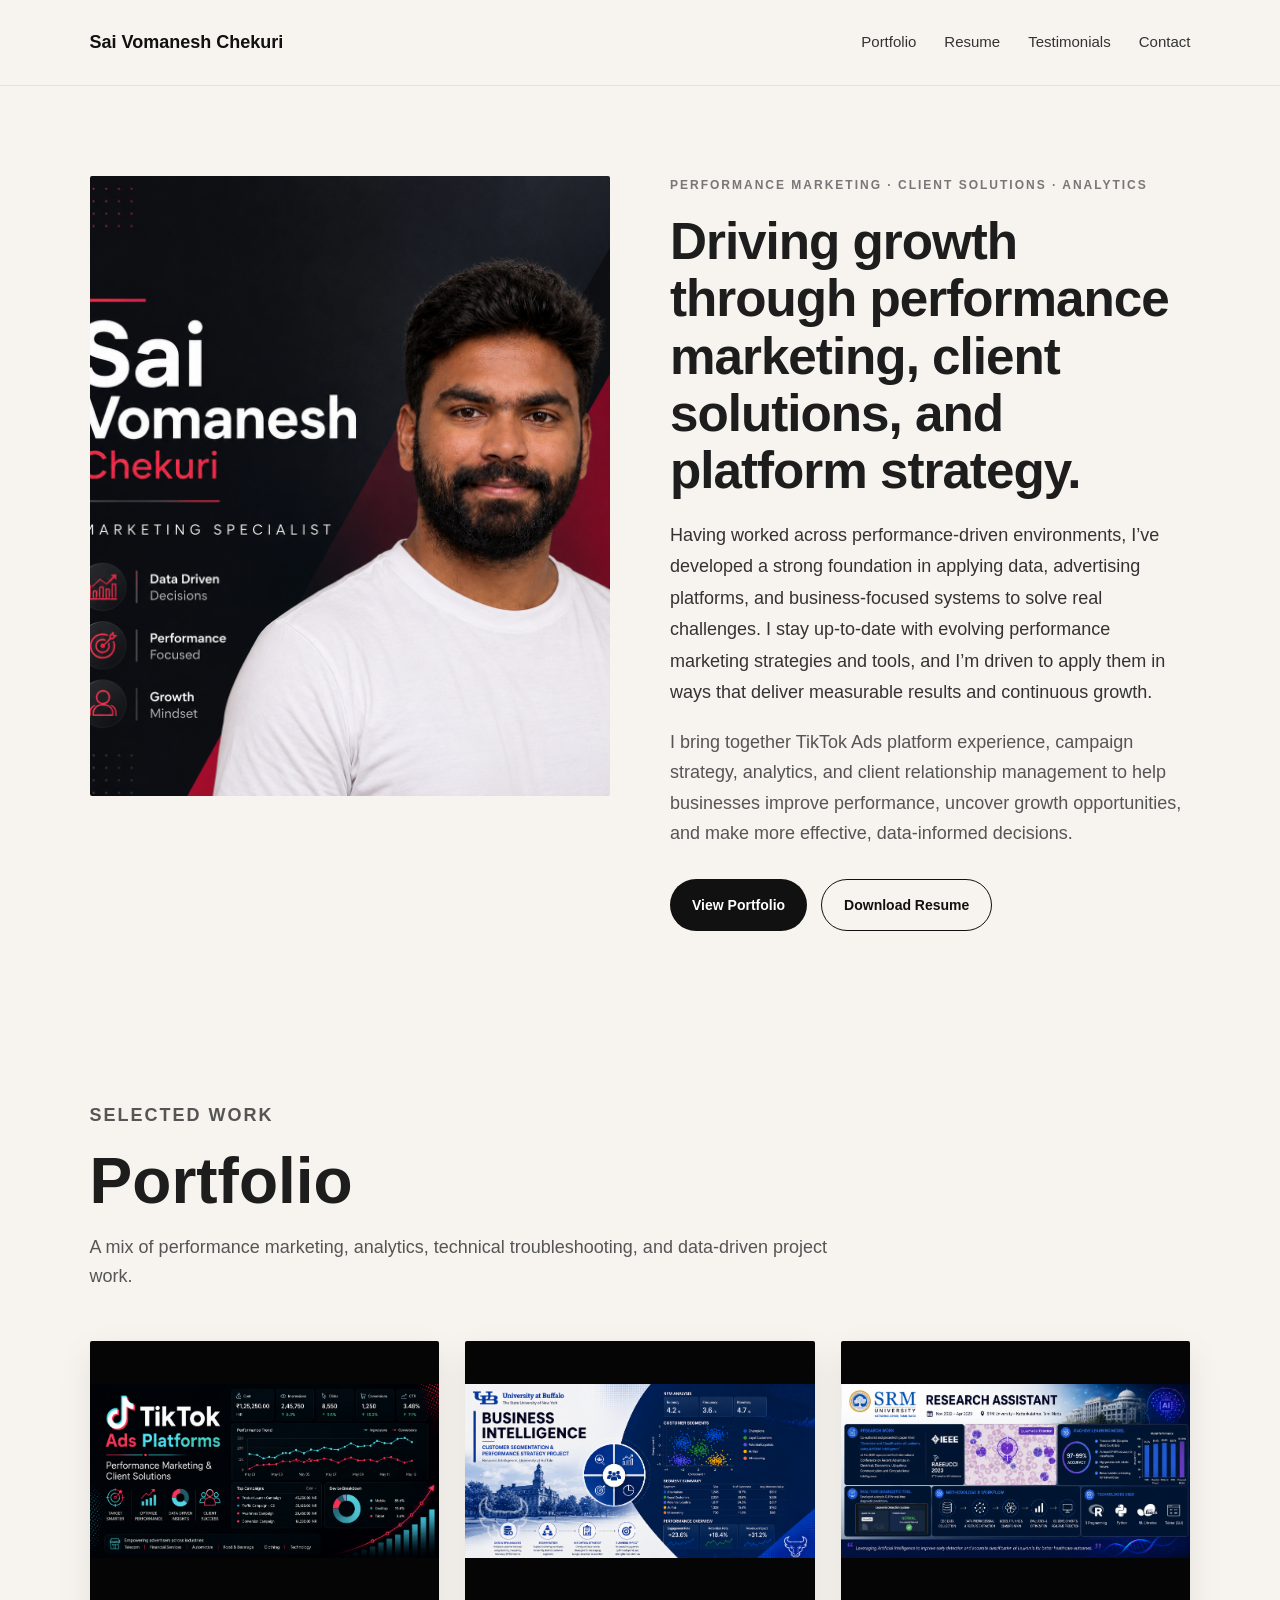
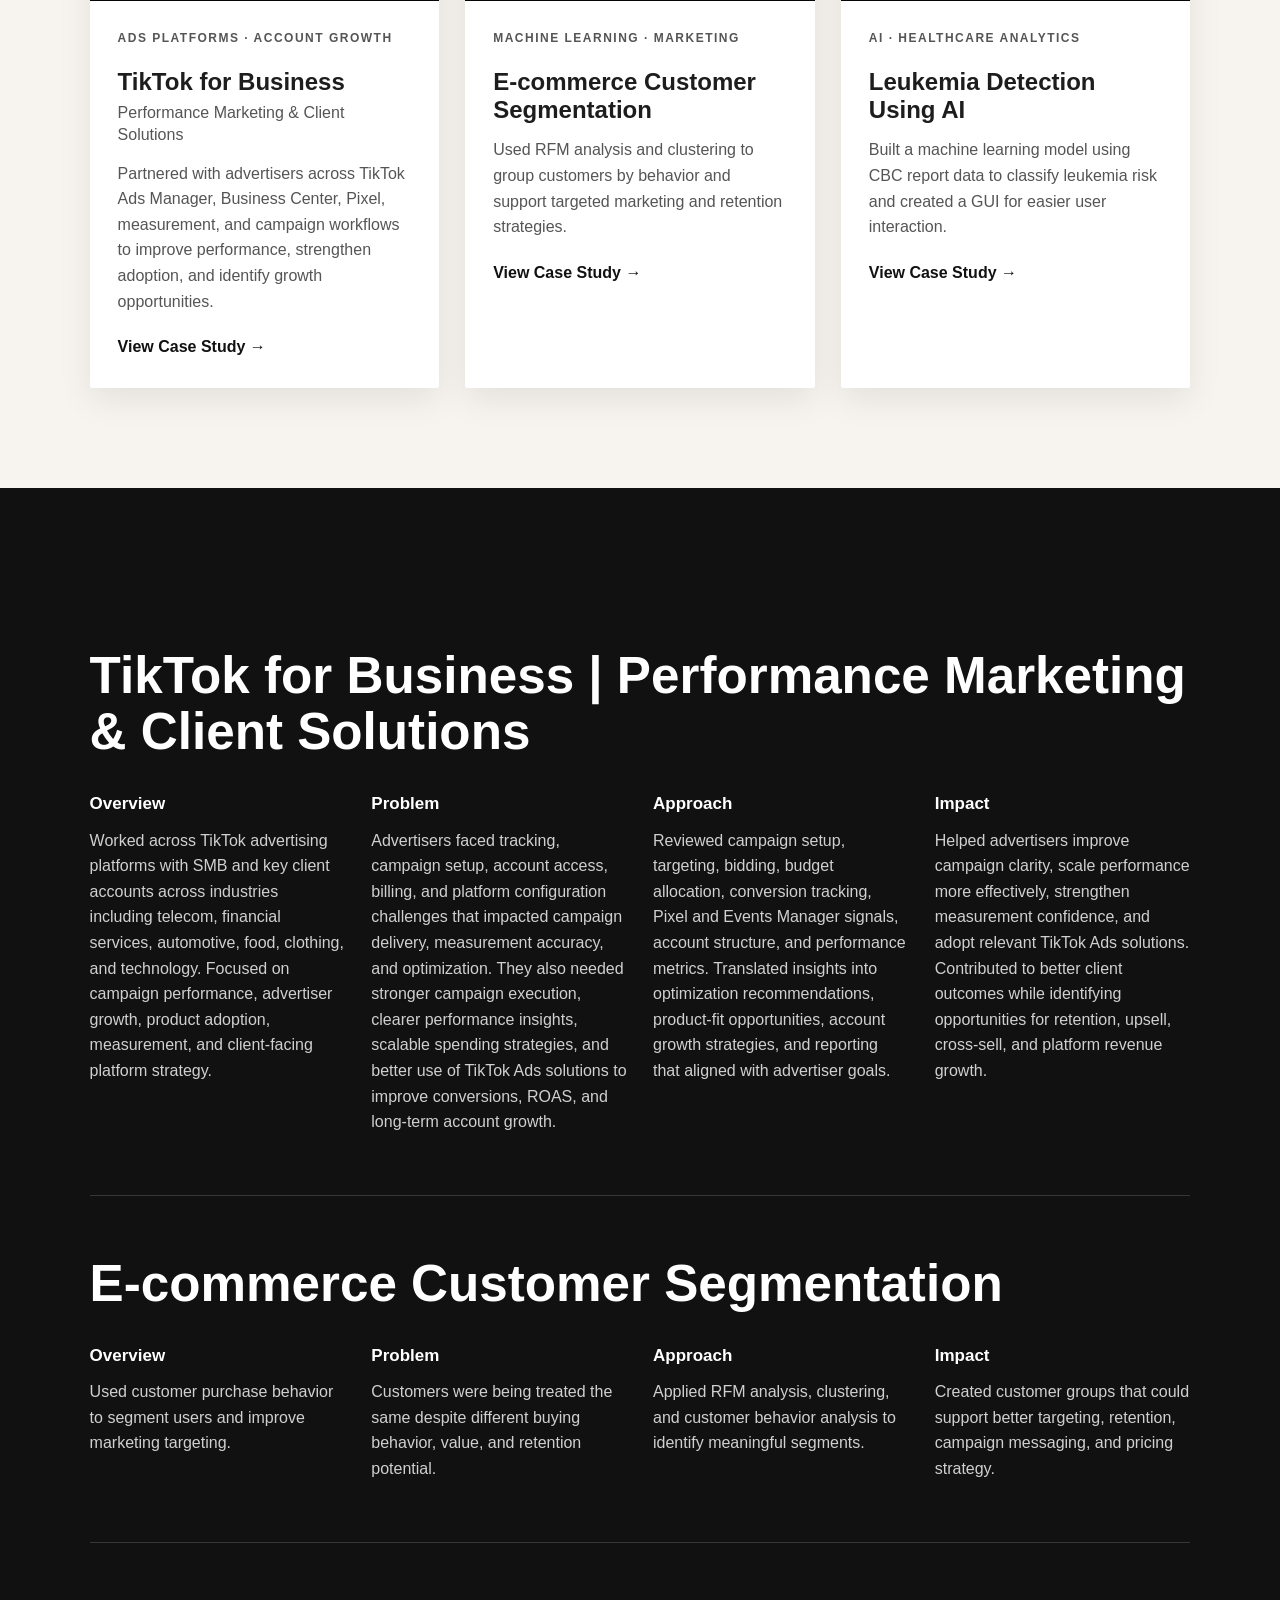
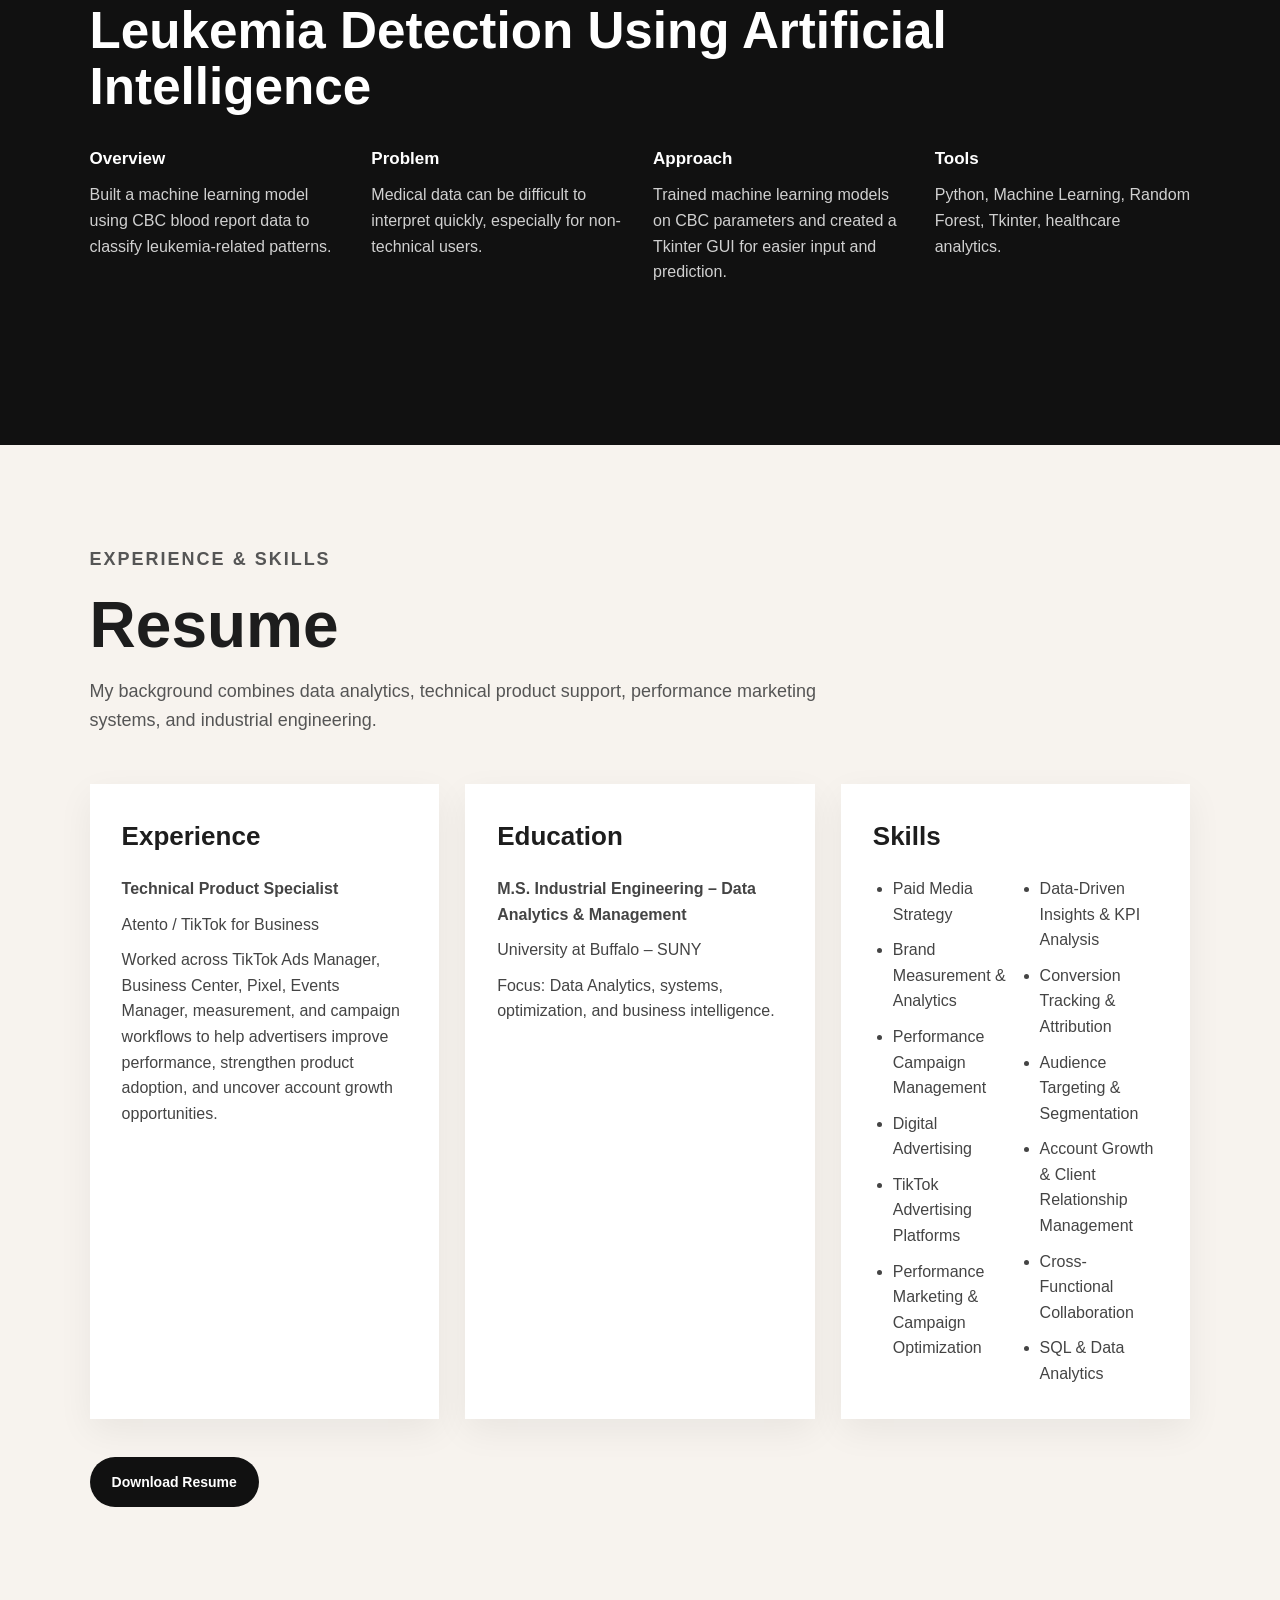
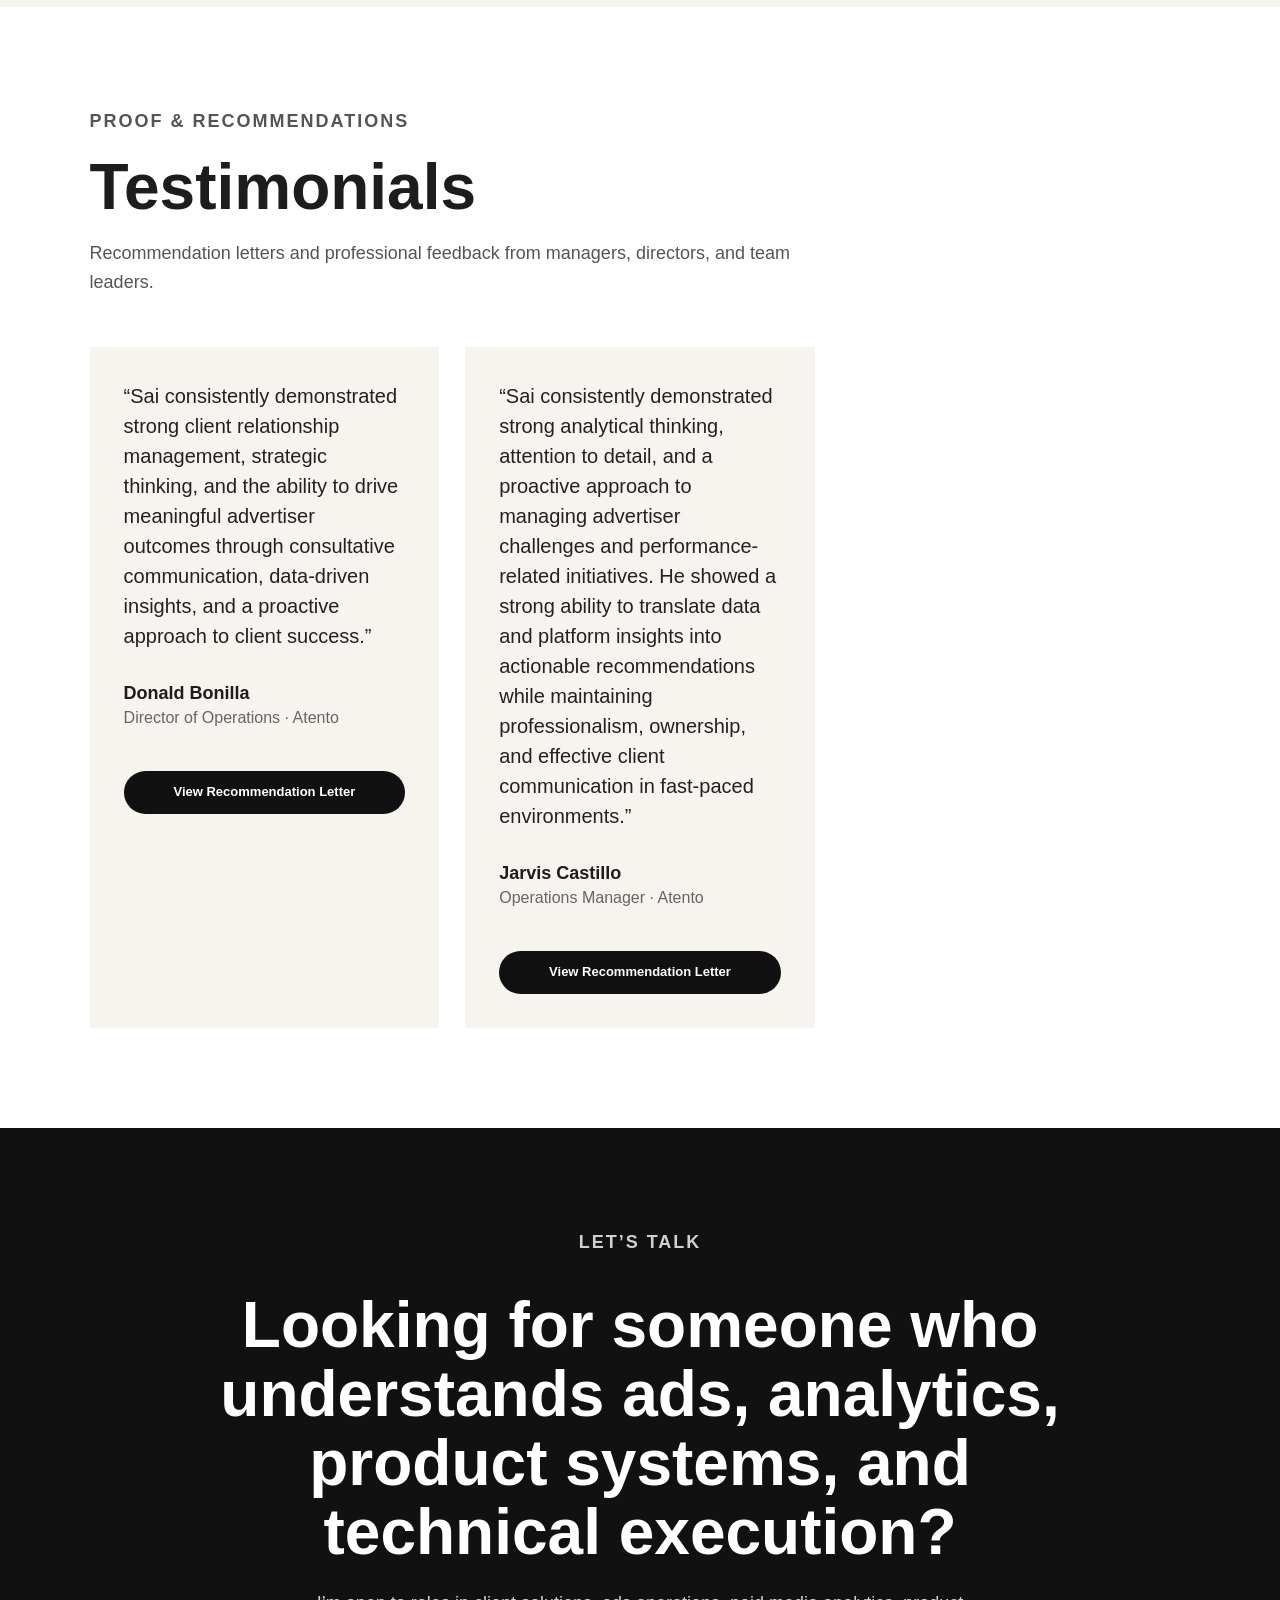
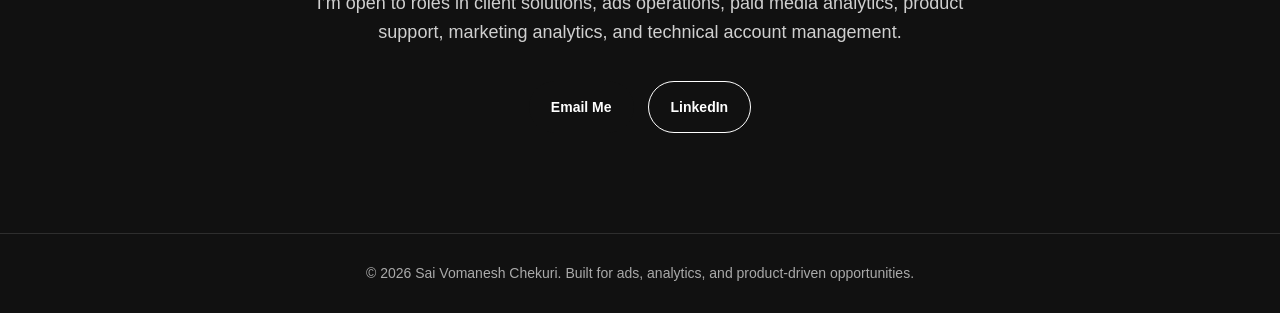
==== index.html @ 0bf91b41 "Update index.html" ====
<!DOCTYPE html>
<html lang="en">
<head>
  <!-- Google tag (gtag.js) -->
<script async src="https://www.googletagmanager.com/gtag/js?id=G-BL5QQCWQGJ"></script>
<script>
  window.dataLayer = window.dataLayer || [];
  function gtag(){dataLayer.push(arguments);}
  gtag('js', new Date());

  gtag('config', 'G-BL5QQCWQGJ');
</script>
  <meta charset="UTF-8" />
  <meta name="viewport" content="width=device-width, initial-scale=1.0" />
  <title>Sai Vomanesh Chekuri | Portfolio</title>
  <link rel="stylesheet" href="style.css" />
</head>


<body>


  <!-- NAVBAR -->
  <header class="navbar">
  <a href="#home" class="logo">Sai Vomanesh Chekuri</a>


  <nav>
  <a href="#portfolio">Portfolio</a>
  <a href="#resume">Resume</a>
  <a href="#testimonials">Testimonials</a>
  <a href="#contact">Contact</a>
  </nav>
  </header>




  <!-- HERO SECTION -->
  <section id="home" class="hero">
  <div class="hero-media">


  <!-- Use this for picture now -->
  <img src="assets/hero-photo.jpg" alt="Sai portfolio hero image" />


  <!-- Later, if you want video, delete the image above and use this:
  <video autoplay muted loop playsinline>
  <source src="assets/hero-video.mp4" type="video/mp4" />
  </video>
  -->


  </div>


  <div class="hero-content">
    <p class="eyebrow">PERFORMANCE MARKETING · CLIENT SOLUTIONS · ANALYTICS</p>

    <h1>
      Driving growth through performance marketing, client solutions, and platform strategy.
    </h1>

    <p class="hero-intro">
      Having worked across performance-driven environments, I’ve developed a strong foundation in applying data, advertising platforms, and business-focused systems to solve real challenges. I stay up-to-date with evolving performance marketing strategies and tools, and I’m driven to apply them in ways that deliver measurable results and continuous growth.
    </p>

    <p class="hero-subtext">
      I bring together TikTok Ads platform experience, campaign strategy, analytics, and client relationship management to help businesses improve performance, uncover growth opportunities, and make more effective, data-informed decisions.
    </p>

    <div class="hero-buttons">
      <a href="#portfolio" class="btn primary">View Portfolio</a>
      <a href="assets/resume.pdf?v=2" class="btn secondary" target="_blank">Download Resume</a>
    </div>
  </div>
</section>




  <!-- PORTFOLIO SECTION -->
  <section id="portfolio" class="section">
  <div class="section-heading">
  <p class="eyebrow">Selected Work</p>
  <h2>Portfolio</h2>
  <p>
  A mix of performance marketing, analytics, technical troubleshooting, and data-driven project work.
  </p>
  </div>


  <div class="portfolio-grid">


  <article class="portfolio-card">
  <img src="assets/tiktok-ads.jpg" alt="TikTok Ads and technical support project" />
  <div class="card-content">
  <p class="tag">Ads Platforms · Account Growth</p>
 <h3>TikTok for Business<br><span>Performance Marketing & Client Solutions</span></h3>
  <p>
  Partnered with advertisers across TikTok Ads Manager, Business Center, Pixel, measurement, and campaign workflows to improve performance, strengthen adoption, and identify growth opportunities.
  </p>
  <a href="#case-tiktok">View Case Study →</a>
  </div>
  </article>


  <article class="portfolio-card">
  <img src="assets/customer-segmentation.jpg" alt="Customer segmentation project" />
  <div class="card-content">
  <p class="tag">Machine Learning · Marketing</p>
  <h3>E-commerce Customer Segmentation</h3>
  <p>
  Used RFM analysis and clustering to group customers by behavior and support targeted marketing and retention strategies.
  </p>
  <a href="#case-segmentation">View Case Study →</a>
  </div>
  </article>


  <article class="portfolio-card">
  <img src="assets/leukemia-ai.jpg" alt="Leukemia detection AI project" />
  <div class="card-content">
  <p class="tag">AI · Healthcare Analytics</p>
  <h3>Leukemia Detection Using AI</h3>
  <p>
  Built a machine learning model using CBC report data to classify leukemia risk and created a GUI for easier user interaction.
  </p>
  <a href="#case-leukemia">View Case Study →</a>
  </div>
  </article>


  </div>
  </section>




  <!-- CASE STUDIES -->
  <section class="section case-section">


  <div id="case-tiktok" class="case-study">
      <h2>TikTok for Business | Performance Marketing & Client Solutions</h2>

      <div class="case-grid">
        <div>
          <h4>Overview</h4>
          <p>
            Worked across TikTok advertising platforms with SMB and key client accounts across industries including telecom, financial services, automotive, food, clothing, and technology. Focused on campaign performance, advertiser growth, product adoption, measurement, and client-facing platform strategy.
          </p>
        </div>

        <div>
          <h4>Problem</h4>
          <p>
            Advertisers faced tracking, campaign setup, account access, billing, and platform configuration challenges that impacted campaign delivery, measurement accuracy, and optimization. They also needed stronger campaign execution, clearer performance insights, scalable spending strategies, and better use of TikTok Ads solutions to improve conversions, ROAS, and long-term account growth.
          </p>
        </div>

        <div>
          <h4>Approach</h4>
          <p>
            Reviewed campaign setup, targeting, bidding, budget allocation, conversion tracking, Pixel and Events Manager signals, account structure, and performance metrics. Translated insights into optimization recommendations, product-fit opportunities, account growth strategies, and reporting that aligned with advertiser goals.
          </p>
        </div>

        <div>
          <h4>Impact</h4>
          <p>
            Helped advertisers improve campaign clarity, scale performance more effectively, strengthen measurement confidence, and adopt relevant TikTok Ads solutions. Contributed to better client outcomes while identifying opportunities for retention, upsell, cross-sell, and platform revenue growth.
          </p>
        </div>
      </div>
    </div>


  <div id="case-segmentation" class="case-study">
  <h2>E-commerce Customer Segmentation</h2>


  <div class="case-grid">
  <div>
  <h4>Overview</h4>
  <p>
  Used customer purchase behavior to segment users and improve marketing targeting.
  </p>
  </div>


  <div>
  <h4>Problem</h4>
  <p>
  Customers were being treated the same despite different buying behavior, value, and retention potential.
  </p>
  </div>


  <div>
  <h4>Approach</h4>
  <p>
  Applied RFM analysis, clustering, and customer behavior analysis to identify meaningful segments.
  </p>
  </div>


  <div>
  <h4>Impact</h4>
  <p>
  Created customer groups that could support better targeting, retention, campaign messaging, and pricing strategy.
  </p>
  </div>
  </div>
  </div>


  <div id="case-leukemia" class="case-study">
  <h2>Leukemia Detection Using Artificial Intelligence</h2>


  <div class="case-grid">
  <div>
  <h4>Overview</h4>
  <p>
  Built a machine learning model using CBC blood report data to classify leukemia-related patterns.
  </p>
  </div>


  <div>
  <h4>Problem</h4>
  <p>
  Medical data can be difficult to interpret quickly, especially for non-technical users.
  </p>
  </div>


  <div>
  <h4>Approach</h4>
  <p>
  Trained machine learning models on CBC parameters and created a Tkinter GUI for easier input and prediction.
  </p>
  </div>


  <div>
  <h4>Tools</h4>
  <p>
  Python, Machine Learning, Random Forest, Tkinter, healthcare analytics.
  </p>
  </div>
  </div>
  </div>


  </section>




  <!-- RESUME SECTION -->
  <section id="resume" class="section resume-section">
  <div class="section-heading">
  <p class="eyebrow">Experience & Skills</p>
  <h2>Resume</h2>
  <p>
  My background combines data analytics, technical product support, performance marketing systems, and industrial engineering.
  </p>
  </div>


  <div class="resume-grid">


  <div class="resume-block">
  <h3>Experience</h3>
  <p><strong>Technical Product Specialist</strong></p>
 <p>Atento / TikTok for Business</p>
  <p>
  Worked across TikTok Ads Manager, Business Center, Pixel, Events Manager, measurement, and campaign workflows to help advertisers improve performance, strengthen product adoption, and uncover account growth opportunities.
  </p>
  </div>


  <div class="resume-block">
  <h3>Education</h3>
  <p><strong>M.S. Industrial Engineering – Data Analytics & Management</strong></p>
  <p>University at Buffalo – SUNY</p>
  <p>Focus: Data Analytics, systems, optimization, and business intelligence.</p>
  </div>


  <div class="resume-block">
        <h3>Skills</h3>
        <ul class="skills-list">
          <li>Paid Media Strategy</li>
          <li>Brand Measurement & Analytics</li>
          <li>Performance Campaign Management</li>
          <li>Digital Advertising</li>
          <li>TikTok Advertising Platforms</li>
          <li>Performance Marketing & Campaign Optimization</li>
          <li>Data-Driven Insights & KPI Analysis</li>
          <li>Conversion Tracking & Attribution</li>
          <li>Audience Targeting & Segmentation</li>
          <li>Account Growth & Client Relationship Management</li>
          <li>Cross-Functional Collaboration</li>
          <li>SQL & Data Analytics</li>
        </ul>
      </div>


  </div>


  <div class="center-button">
  <a href="assets/resume.pdf?v=2" class="btn primary" target="_blank">Download Resume</a>
  </div>
  </section>




  <!-- TESTIMONIALS / RECOMMENDATIONS SECTION -->
  <section id="testimonials" class="section testimonials-section">
  <div class="section-heading">
  <p class="eyebrow">Proof & Recommendations</p>
  <h2>Testimonials</h2>
  <p>
  Recommendation letters and professional feedback from managers, directors, and team leaders.
  </p>
  </div>


  
<div class="testimonial-grid">

      <div class="testimonial-card">
        <p class="quote">
          “Sai consistently demonstrated strong client relationship management, strategic thinking, and the ability to drive meaningful advertiser outcomes through consultative communication, data-driven insights, and a proactive approach to client success.”
        </p>

        <p class="person">Donald Bonilla</p>
        <p class="role">Director of Operations · Atento</p>

        <a href="assets/director-recommendation-v2.pdf" class="btn small" target="_blank">
          View Recommendation Letter
        </a>
      </div>

      <div class="testimonial-card">
        <p class="quote">
          “Sai consistently demonstrated strong analytical thinking, attention to detail, and a proactive approach to managing advertiser challenges and performance-related initiatives. He showed a strong ability to translate data and platform insights into actionable recommendations while maintaining professionalism, ownership, and effective client communication in fast-paced environments.”
        </p>

        <p class="person">Jarvis Castillo</p>
        <p class="role">Operations Manager · Atento</p>

        <a href="assets/manager-recommendation.pdf" class="btn small" target="_blank">
          View Recommendation Letter
        </a>
      </div>

    </div>

  </section>




  <!-- CONTACT SECTION -->
  <section id="contact" class="section contact-section">
  <p class="eyebrow">Let’s Talk</p>


  <h2>Looking for someone who understands ads, analytics, product systems, and technical execution?</h2>


  <p>
  I’m open to roles in client solutions, ads operations, paid media analytics, product support, marketing analytics, and technical account management.
  </p>


  <div class="contact-links">
  <a href="mailto:saivomaneshchekuri@gmail.com" class="btn primary">Email Me</a>
  <a href="https://www.linkedin.com/in/sai-vomanesh-chekuri/" class="btn secondary" target="_blank">LinkedIn</a>
  </div>
  </section>




  <!-- FOOTER -->
  <footer>
  <p>© 2026 Sai Vomanesh Chekuri. Built for ads, analytics, and product-driven opportunities.</p>
  </footer>


</body>
</html>
---- style.css ----
* {
  margin: 0;
  padding: 0;
  box-sizing: border-box;
}

html {
  scroll-behavior: smooth;
}

body {
  font-family: Arial, Helvetica, sans-serif;
  background: #f7f3ee;
  color: #1d1d1d;
  line-height: 1.6;
}

/* NAVBAR */

.navbar {
  width: 100%;
  padding: 28px 7%;
  display: flex;
  justify-content: space-between;
  align-items: center;
  background: #f7f3ee;
  position: sticky;
  top: 0;
  z-index: 100;
  border-bottom: 1px solid rgba(0, 0, 0, 0.08);
}

.logo {
  text-decoration: none;
  color: #111;
  font-weight: 700;
  font-size: 18px;
}

.navbar nav {
  display: flex;
  gap: 28px;
}

.navbar nav a {
  text-decoration: none;
  color: #333;
  font-size: 15px;
}

.navbar nav a:hover {
  color: #000;
}

/* HERO */

.hero {
  min-height: auto;
  display: grid;
  grid-template-columns: 1fr 1fr;
  align-items: start;
  padding: 90px 7% 70px;
  gap: 60px;
}

.hero-media {
  width: 100%;
  height: 620px;
  overflow: hidden;
  border-radius: 2px;
  background: #ddd;
}

.hero-media img,
.hero-media video {
  width: 100%;
  height: 100%;
  object-fit: cover;
  display: block;
}

/* This keeps your picture/video same big vertical size like the example */
.hero-content {
  max-width: 640px;
}

.eyebrow {
  text-transform: uppercase;
  letter-spacing: 2px;
  font-size: 12px;
  font-weight: 700;
  color: #777;
  margin-bottom: 18px;
}

.hero h1 {
  font-size: clamp(32px, 4vw, 54px);
  line-height: 1.12;
  font-weight: 700;
  letter-spacing: -1px;
  margin-bottom: 20px;
}

.hero-subtext {
  font-size: 18px;
  line-height: 1.7;
  color: #555;
  max-width: 600px;
  margin-bottom: 30px;
}

.hero-buttons,
.contact-links {
  display: flex;
  gap: 14px;
  flex-wrap: wrap;
}

/* BUTTONS */

.btn {
  display: inline-flex;
  align-items: center;
  justify-content: center;
  padding: 14px 22px;
  border-radius: 999px;
  text-decoration: none;
  font-weight: 700;
  font-size: 14px;
  transition: 0.25s ease;
}

.btn.primary {
  background: #111;
  color: #fff;
}

.btn.primary:hover {
  background: #333;
}

.btn.secondary {
  border: 1px solid #111;
  color: #111;
}

.btn.secondary:hover {
  background: #111;
  color: #fff;
}

.btn.small {
  background: #111;
  color: #fff;
  padding: 11px 18px;
  font-size: 13px;
  margin-top: 20px;
}

.btn.disabled {
  opacity: 0.45;
  pointer-events: none;
}

/* GENERAL SECTIONS */

.section {
  padding: 100px 7%;
}

.section-heading {
  max-width: 760px;
  margin-bottom: 50px;
}

.section-heading h2 {
  font-size: clamp(38px, 5vw, 64px);
  line-height: 1.05;
  margin-bottom: 18px;
}

.section-heading p {
  font-size: 18px;
  color: #555;
}

/* PORTFOLIO */

.portfolio-grid {
  display: grid;
  grid-template-columns: repeat(3, 1fr);
  gap: 26px;
}

.portfolio-card {
  background: #fff;
  border-radius: 2px;
  overflow: hidden;
  box-shadow: 0 12px 34px rgba(0, 0, 0, 0.08);
  transition: 0.25s ease;
}

.portfolio-card:hover {
  transform: translateY(-6px);
}

.portfolio-card img {
  width: 100%;
  aspect-ratio: 16 / 9;
  height: auto;
  object-fit: contain;
  object-position: center;
  display: block;
  background: #0b0b0b;
}

.card-content {
  padding: 28px;
}

.tag {
  font-size: 12px;
  text-transform: uppercase;
  letter-spacing: 1.5px;
  color: #777;
  font-weight: 700;
  margin-bottom: 12px;
}

.card-content h3 {
  font-size: 24px;
  line-height: 1.15;
  margin-bottom: 14px;
}

.card-content p {
  color: #555;
  margin-bottom: 20px;
}

.card-content a {
  color: #111;
  font-weight: 700;
  text-decoration: none;
}

.card-content a:hover {
  text-decoration: underline;
}

/* CASE STUDIES */

.case-section {
  background: #111;
  color: #fff;
}

.case-study {
  padding: 60px 0;
  border-bottom: 1px solid rgba(255, 255, 255, 0.16);
}

.case-study:last-child {
  border-bottom: none;
}

.case-study h2 {
  font-size: clamp(32px, 4vw, 52px);
  line-height: 1.1;
  margin-bottom: 30px;
}

.case-grid {
  display: grid;
  grid-template-columns: repeat(4, 1fr);
  gap: 26px;
}

.case-grid h4 {
  font-size: 17px;
  margin-bottom: 10px;
}

.case-grid p {
  color: #d0d0d0;
}

/* RESUME */

.resume-section {
  background: #f7f3ee;
}

.resume-grid {
  display: grid;
  grid-template-columns: repeat(3, 1fr);
  gap: 26px;
}

.resume-block {
  background: #fff;
  padding: 32px;
  box-shadow: 0 12px 34px rgba(0, 0, 0, 0.06);
}

.resume-block h3 {
  font-size: 26px;
  margin-bottom: 18px;
}

.resume-block p {
  color: #444;
  margin-bottom: 10px;
}

.resume-block ul {
  padding-left: 20px;
  color: #444;
}

.center-button {
  margin-top: 38px;
}

/* TESTIMONIALS */

.testimonials-section {
  background: #fff;
}

.testimonial-grid {
  display: grid;
  grid-template-columns: repeat(3, 1fr);
  gap: 26px;
}

.testimonial-card {
  background: #f7f3ee;
  padding: 34px;
  min-height: 360px;
  display: flex;
  flex-direction: column;
  justify-content: space-between;
}

.quote {
  font-size: 20px;
  line-height: 1.5;
  color: #222;
  margin-bottom: 28px;
}

.person {
  font-weight: 700;
  font-size: 18px;
}

.role {
  color: #666;
  margin-bottom: 18px;
}

/* CONTACT */

.contact-section {
  background: #111;
  color: #fff;
  text-align: center;
}

.contact-section h2 {
  font-size: clamp(36px, 5vw, 64px);
  line-height: 1.08;
  max-width: 900px;
  margin: 0 auto 22px;
}

.contact-section p {
  color: #d0d0d0;
  max-width: 700px;
  margin: 0 auto 34px;
  font-size: 18px;
}

.contact-links {
  justify-content: center;
}

.contact-section .btn.secondary {
  color: #fff;
  border-color: #fff;
}

.contact-section .btn.secondary:hover {
  background: #fff;
  color: #111;
}

/* FOOTER */

footer {
  padding: 28px 7%;
  text-align: center;
  background: #111;
  color: #aaa;
  border-top: 1px solid rgba(255, 255, 255, 0.12);
  font-size: 14px;
}

/* RESPONSIVE */

@media (max-width: 1000px) {
  .hero {
    grid-template-columns: 1fr;
  }

  .hero-media {
    height: 520px;
  }

  .portfolio-grid,
  .resume-grid,
  .testimonial-grid {
    grid-template-columns: 1fr 1fr;
  }

  .case-grid {
    grid-template-columns: 1fr 1fr;
  }
}

@media (max-width: 700px) {
  .navbar {
    flex-direction: column;
    gap: 16px;
  }

  .navbar nav {
    gap: 16px;
    flex-wrap: wrap;
    justify-content: center;
  }

  .hero {
    padding-top: 40px;
  }

  .hero-media {
    height: 420px;
  }

  .portfolio-grid,
  .resume-grid,
  .testimonial-grid,
  .case-grid {
    grid-template-columns: 1fr;
  }

  .section {
    padding: 80px 6%;
  }

  .hero {
    padding-left: 6%;
    padding-right: 6%;
  }
}

.card-content h3 span {
  display: block;
  font-size: 16px;
  font-weight: 500;
  color: #555;
  margin-top: 6px;
  line-height: 1.4;
}


.hero-intro {
  font-size: 18px;
  line-height: 1.75;
  color: #333;
  max-width: 610px;
  margin-bottom: 18px;
}


.skills-list {
  columns: 2;
  column-gap: 28px;
  padding-left: 18px;
}

.skills-list li {
  break-inside: avoid;
  margin-bottom: 10px;
  color: #444;
}


/* FORCE portfolio images to fit wide card space */
.portfolio-card img {
  width: 100% !important;
  height: 260px !important;
  object-fit: contain !important;
  object-position: center center !important;
  background: #050505 !important;
  display: block !important;
}


/* Fix testimonial spacing */
.testimonial-card {
  justify-content: flex-start !important;
}

.testimonial-card .quote {
  margin-bottom: 34px !important;
}

.testimonial-card .person {
  margin-bottom: 4px !important;
}

.testimonial-card .role {
  margin-bottom: 28px !important;
}

.testimonial-card .btn {
  margin-top: auto !important;
}

/* Hard fix testimonial spacing */
.testimonial-card p {
  margin-top: 0 !important;
}

.testimonial-card .quote {
  margin-bottom: 32px !important;
}

.testimonial-card .person {
  margin-bottom: 4px !important;
  line-height: 1.2 !important;
}

.testimonial-card .role {
  margin-top: 0 !important;
  margin-bottom: 24px !important;
  line-height: 1.2 !important;
}

.testimonial-card .btn.small {
  margin-top: 20px !important;
}
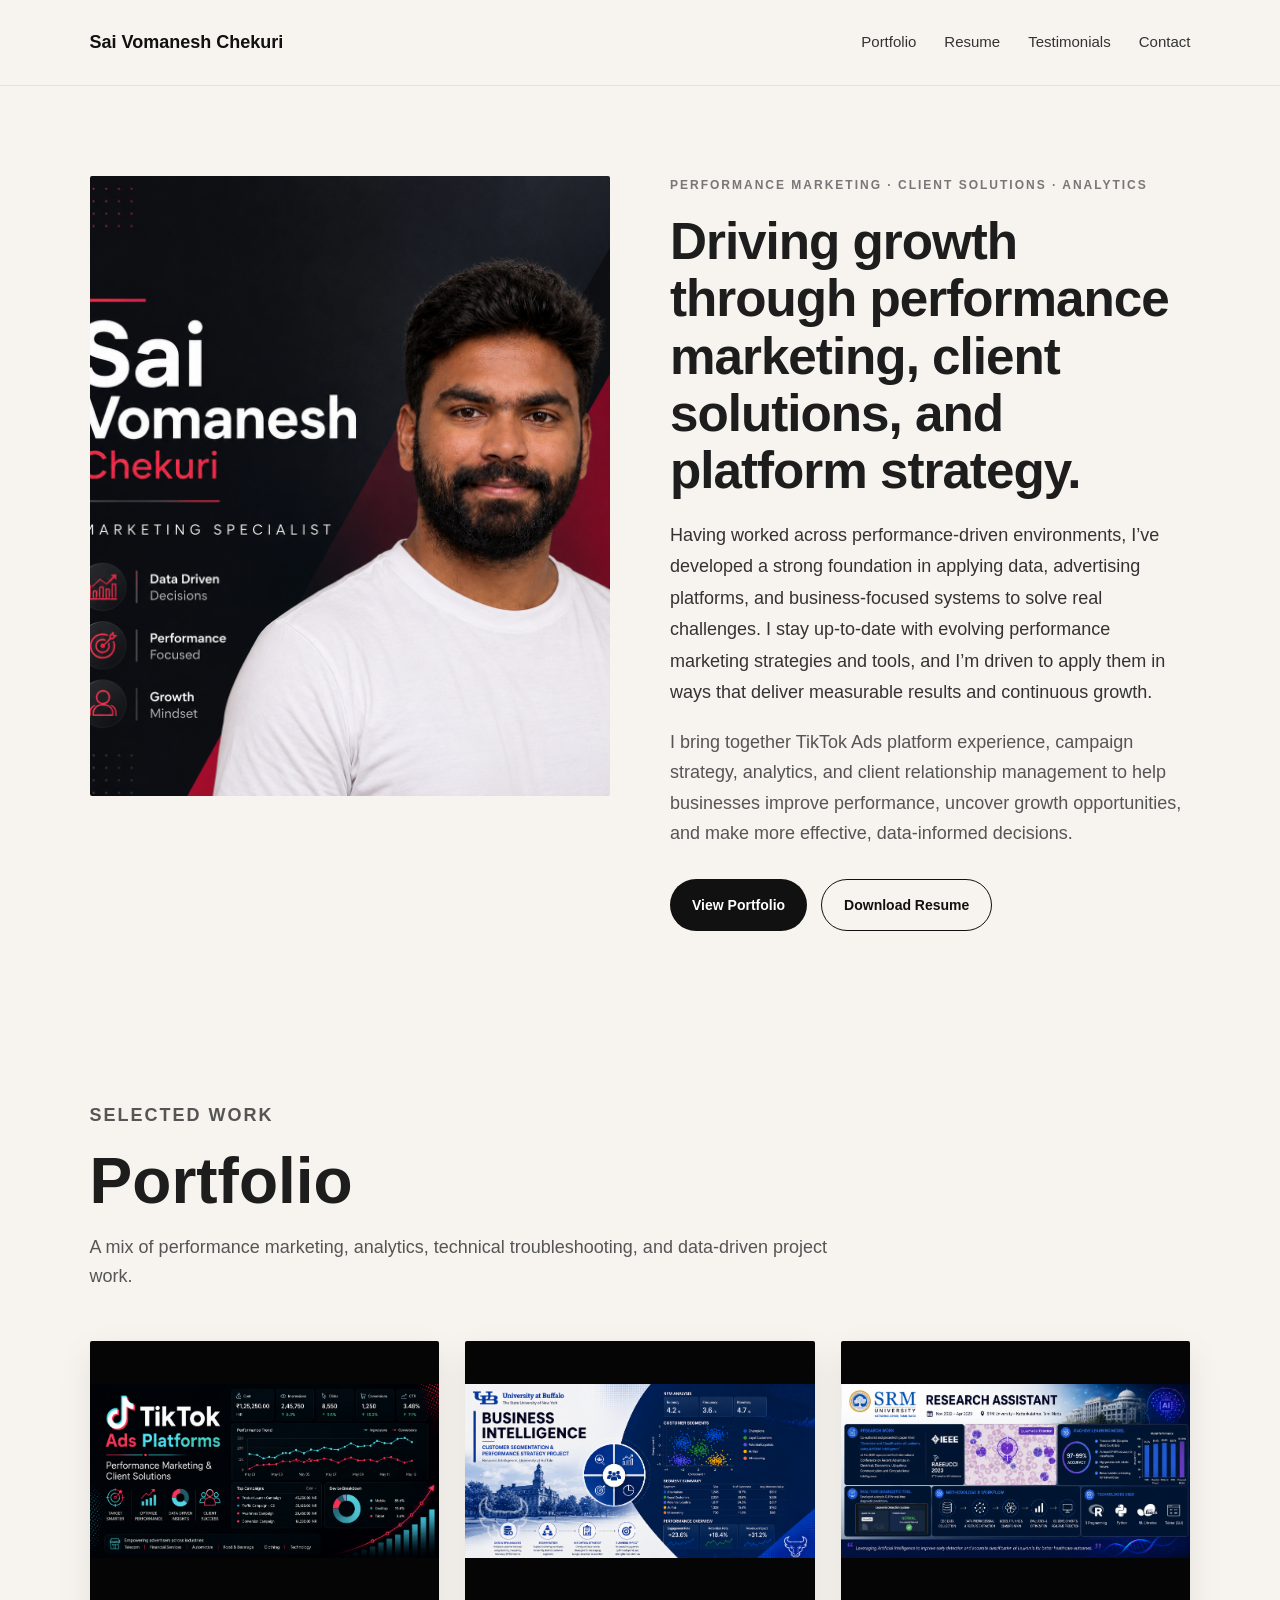
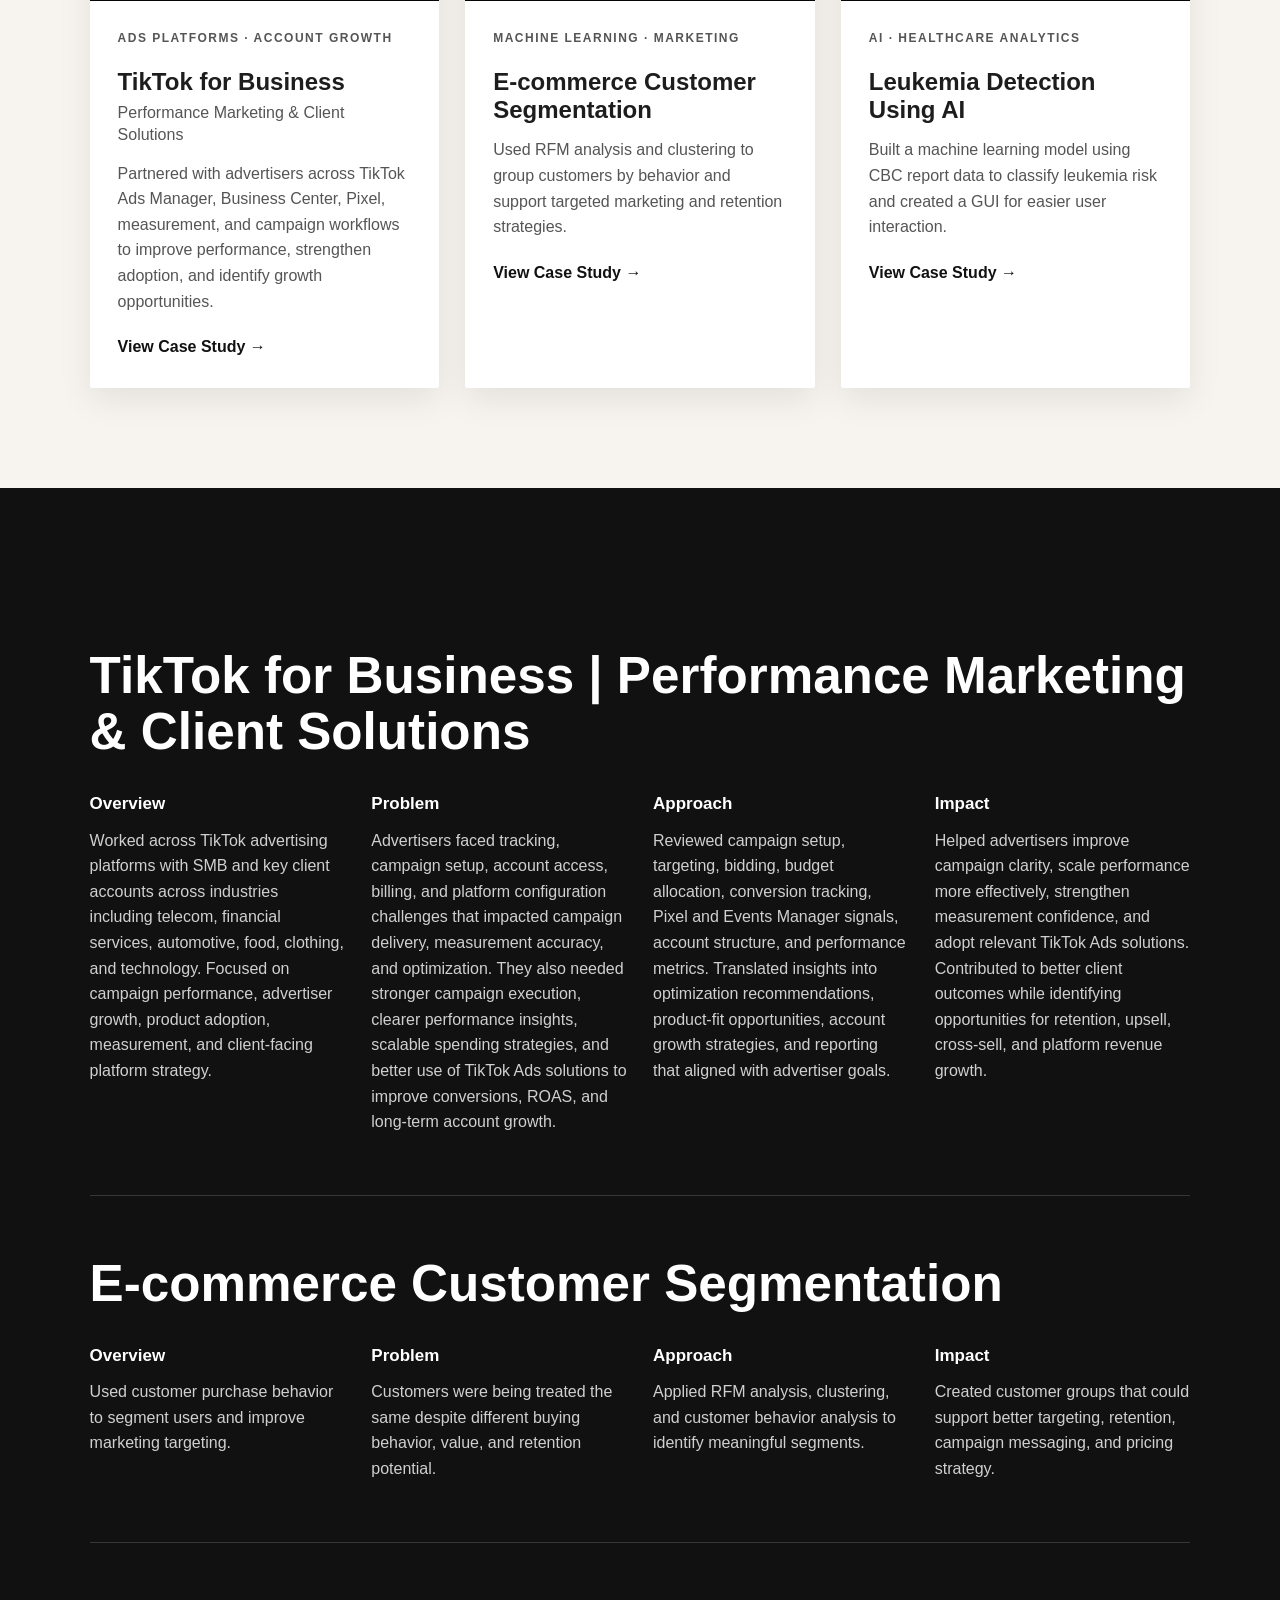
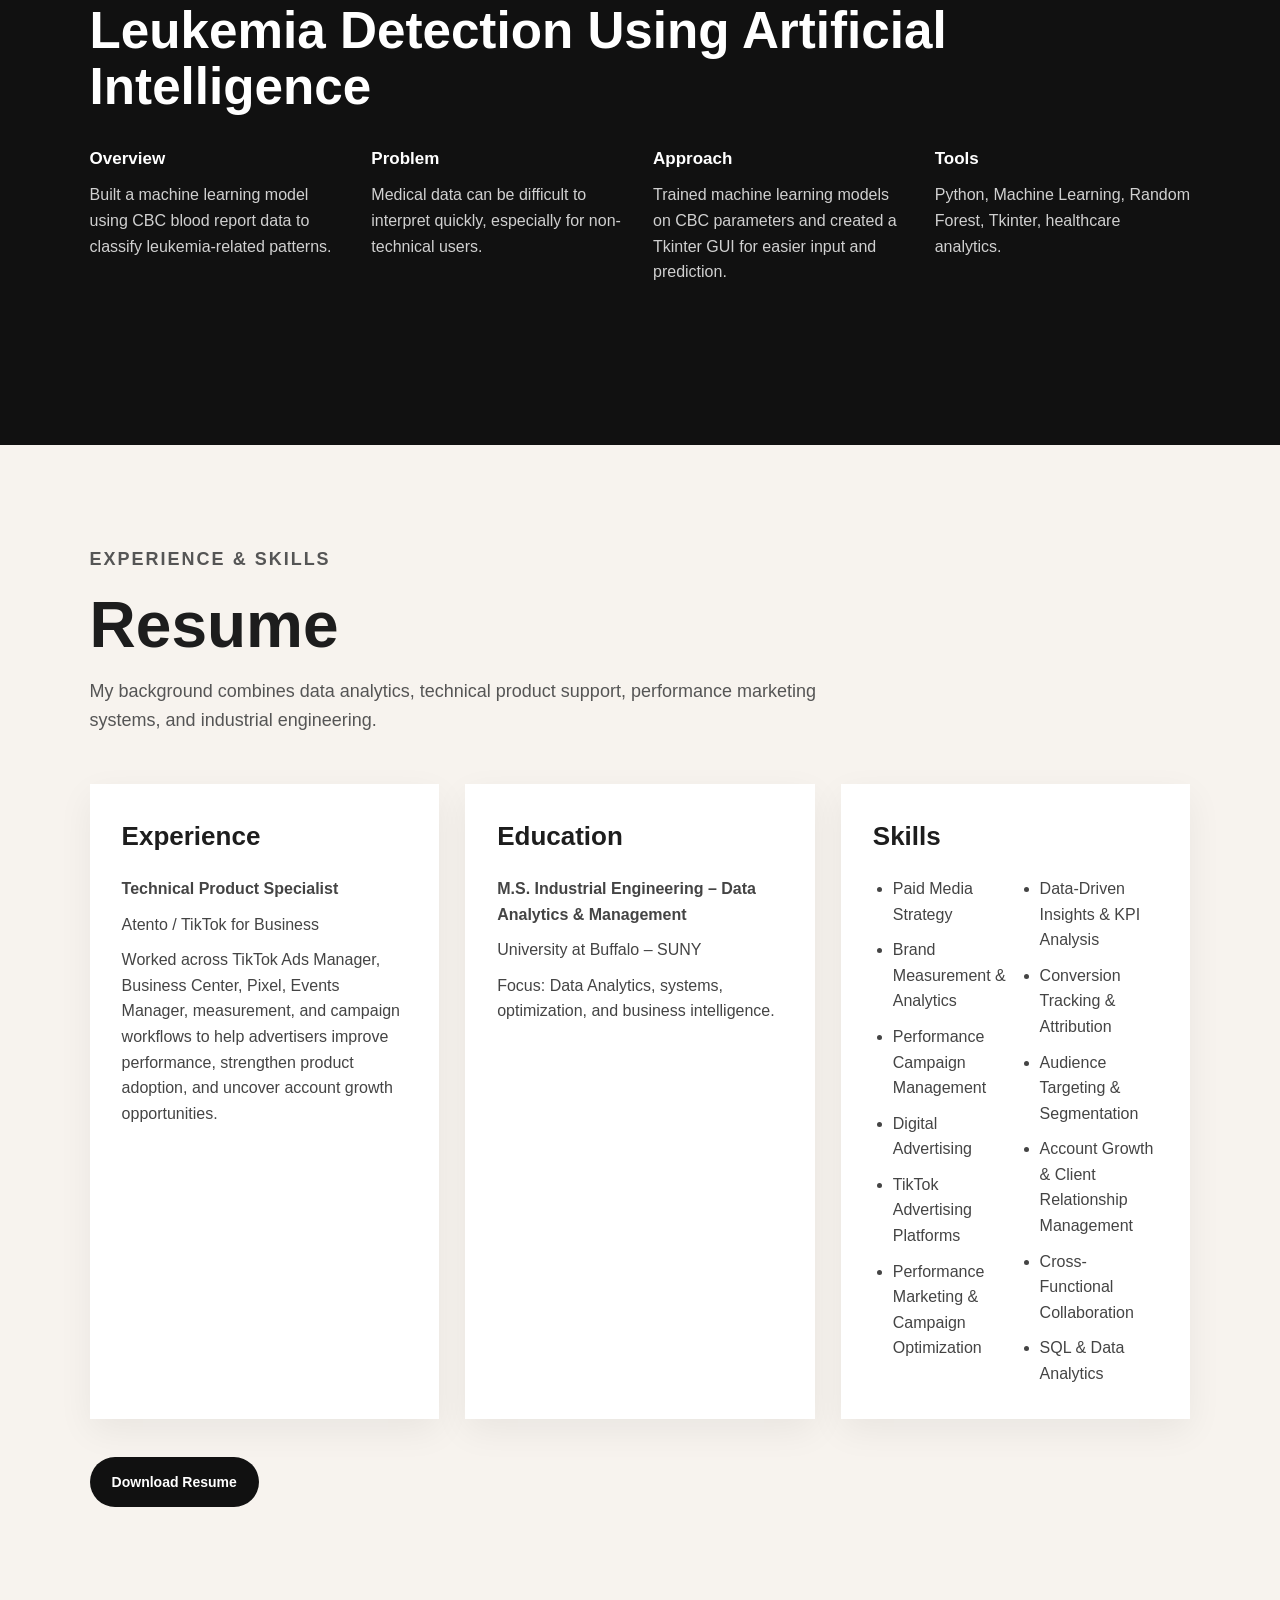
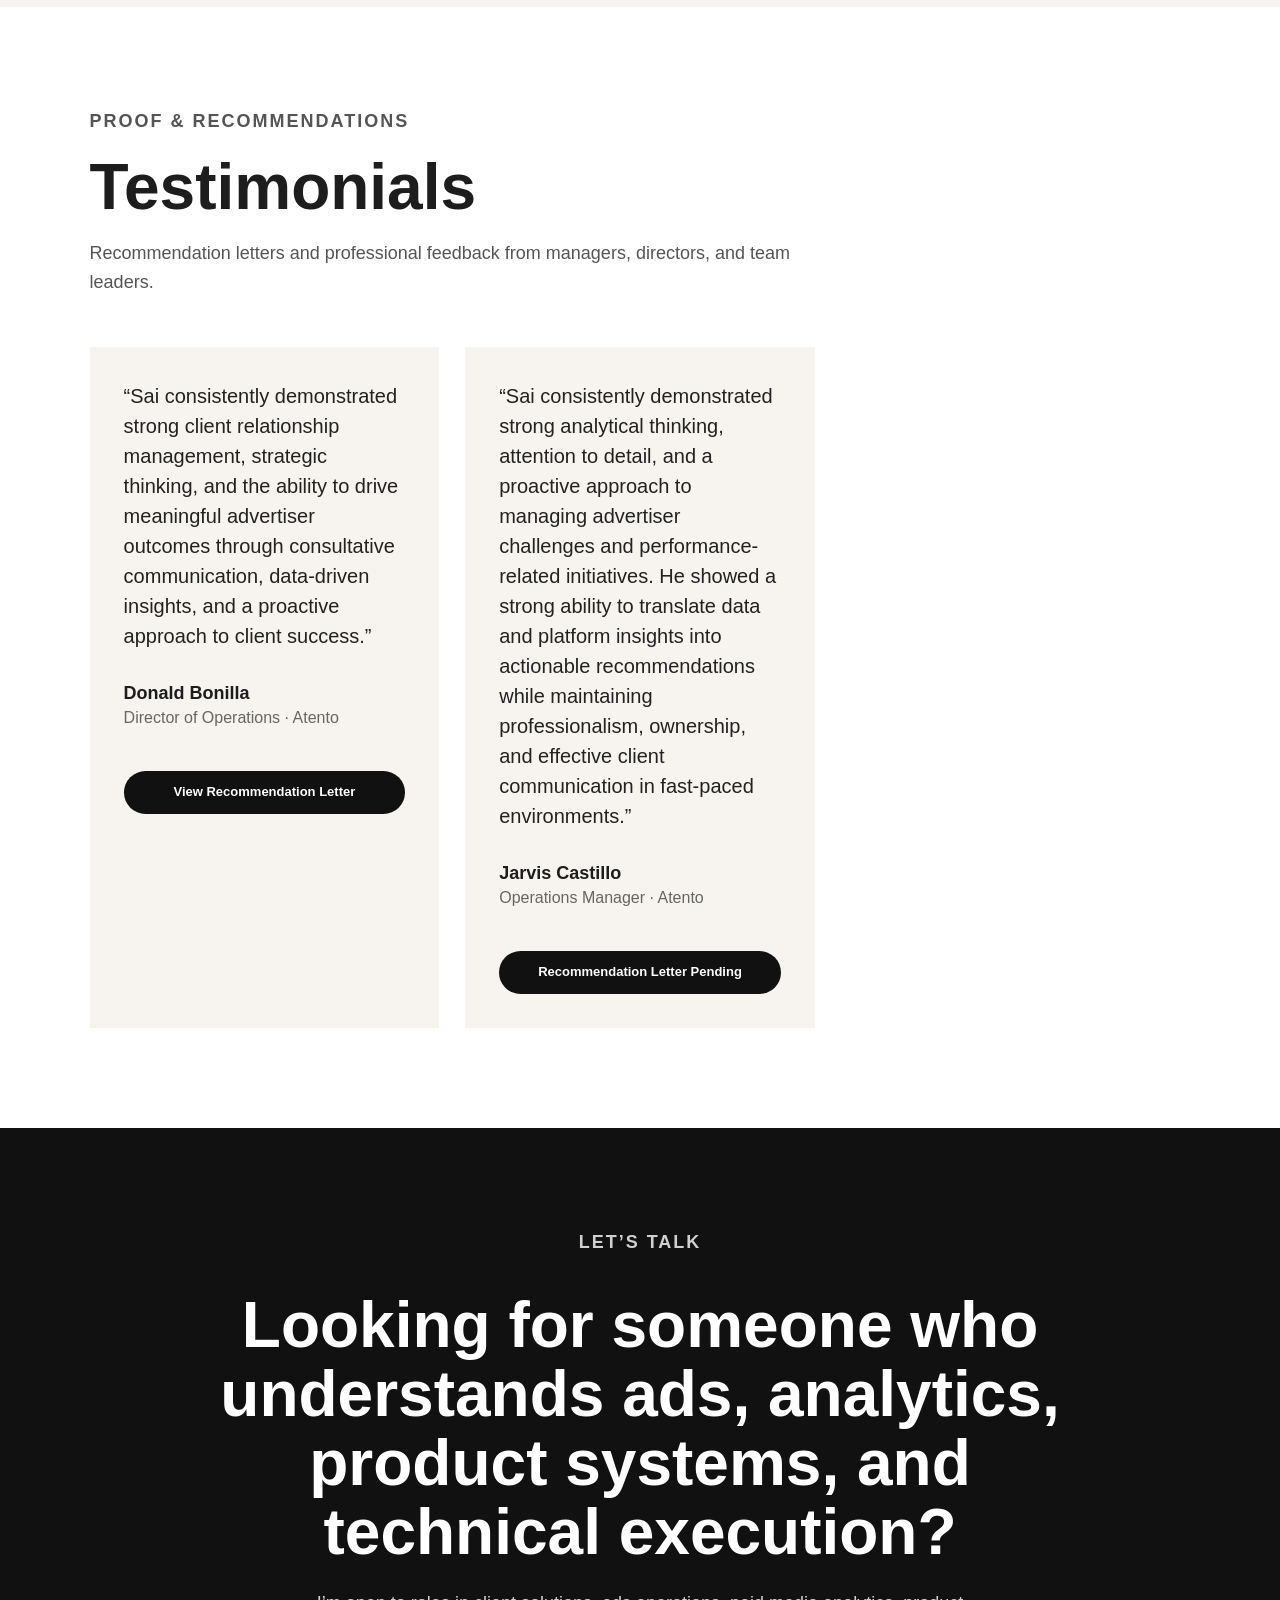
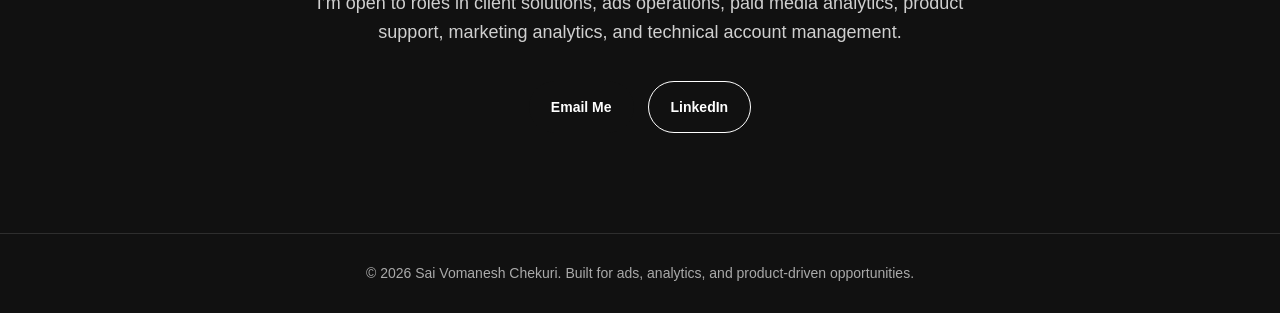
==== commit 59fb5564: "Update index.html" ====
--- a/index.html
+++ b/index.html
@@ -358,9 +358,9 @@
         <p class="person">Jarvis Castillo</p>
         <p class="role">Operations Manager · Atento</p>
 
-        <a href="assets/manager-recommendation.pdf" class="btn small" target="_blank">
-          View Recommendation Letter
-        </a>
+        <span class="btn small pending-letter">
+  Recommendation Letter Pending
+</span>
       </div>
 
     </div>
@@ -398,5 +398,30 @@
   </footer>
 
 
+  <!-- Portfolio Click Tracking -->
+<script>
+  document.addEventListener("DOMContentLoaded", function () {
+
+    const trackClick = (selector, eventName) => {
+      document.querySelectorAll(selector).forEach((element) => {
+        element.addEventListener("click", function () {
+          if (typeof gtag === "function") {
+            gtag("event", eventName, {
+              event_category: "portfolio_engagement",
+              event_label: element.textContent.trim()
+            });
+          }
+        });
+      });
+    };
+
+    trackClick('a[href*="resume.pdf"]', "resume_click");
+    trackClick('a[href*="linkedin.com"]', "linkedin_click");
+    trackClick('a[href^="mailto:"]', "email_click");
+    trackClick('a[href*="director-recommendation"]', "director_letter_click");
+    trackClick('a[href*="manager-recommendation"]', "manager_letter_click");
+
+  });
+</script>
 </body>
 </html>
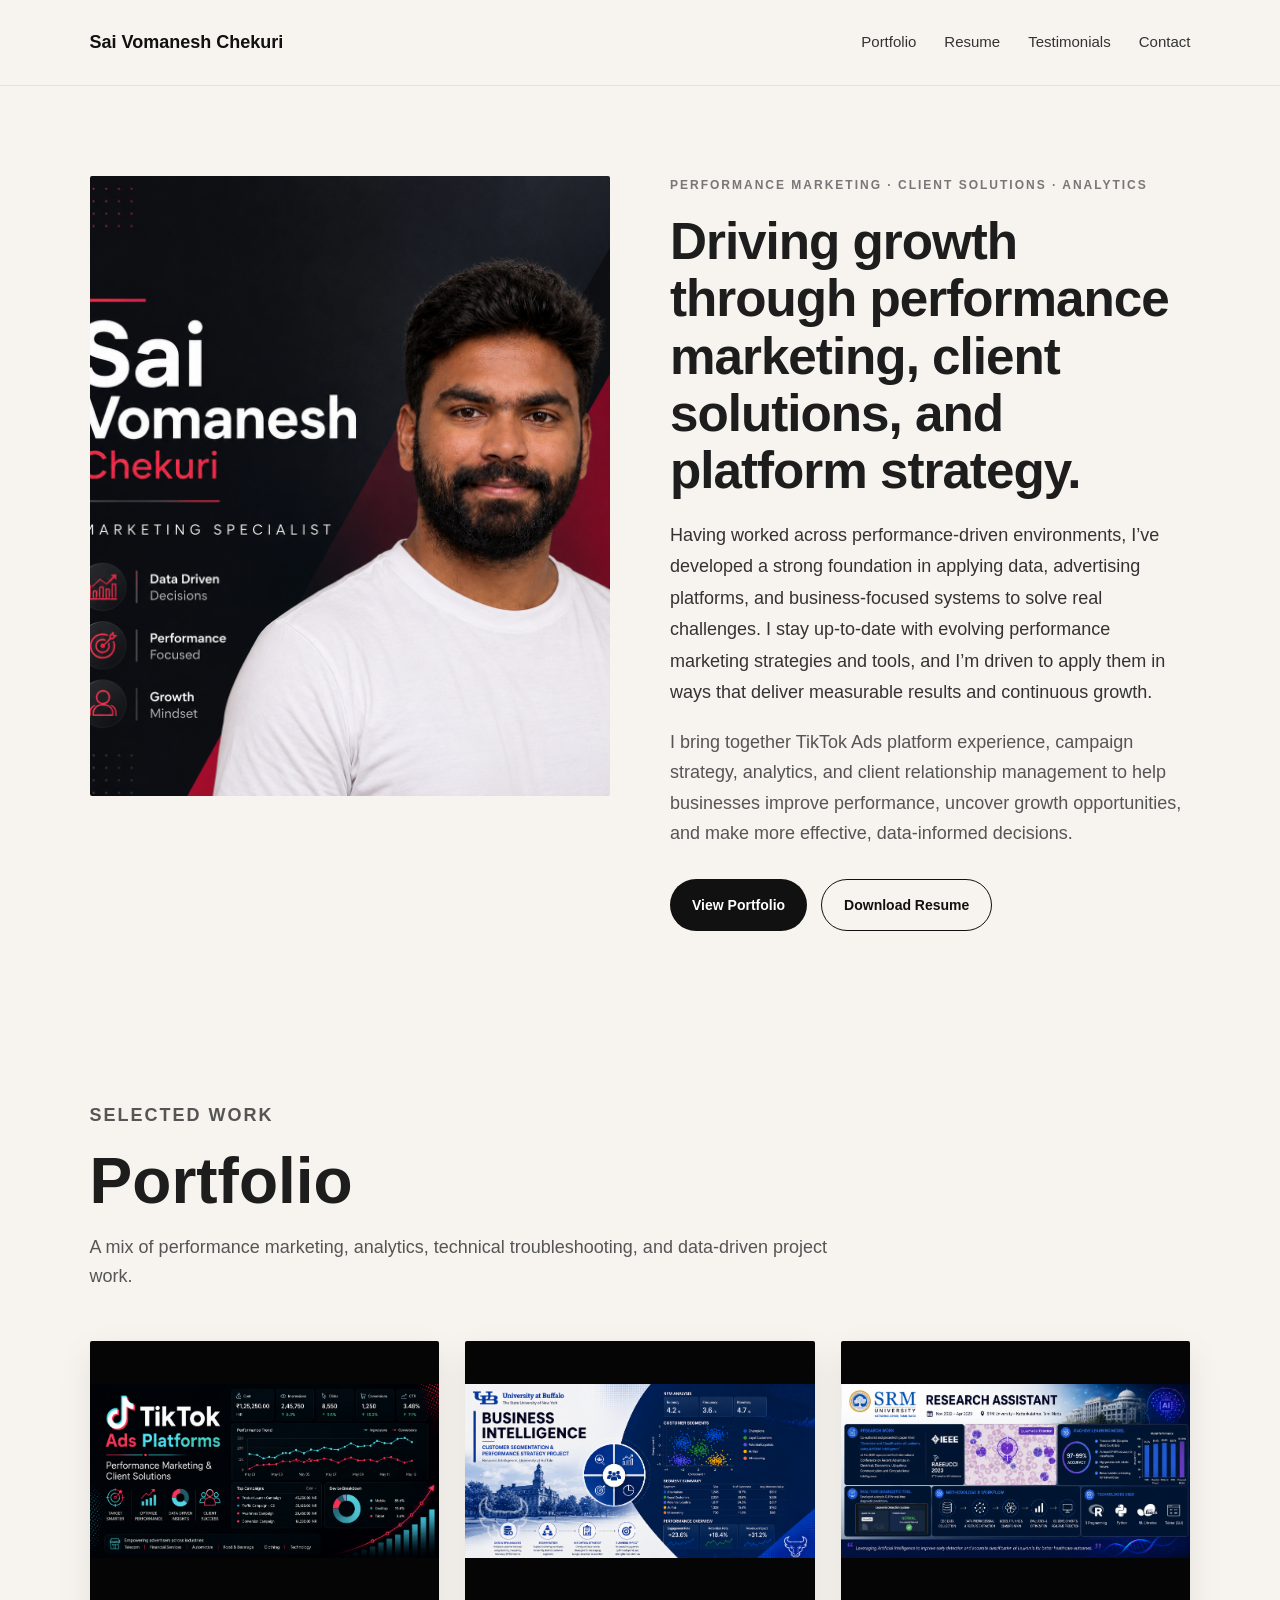
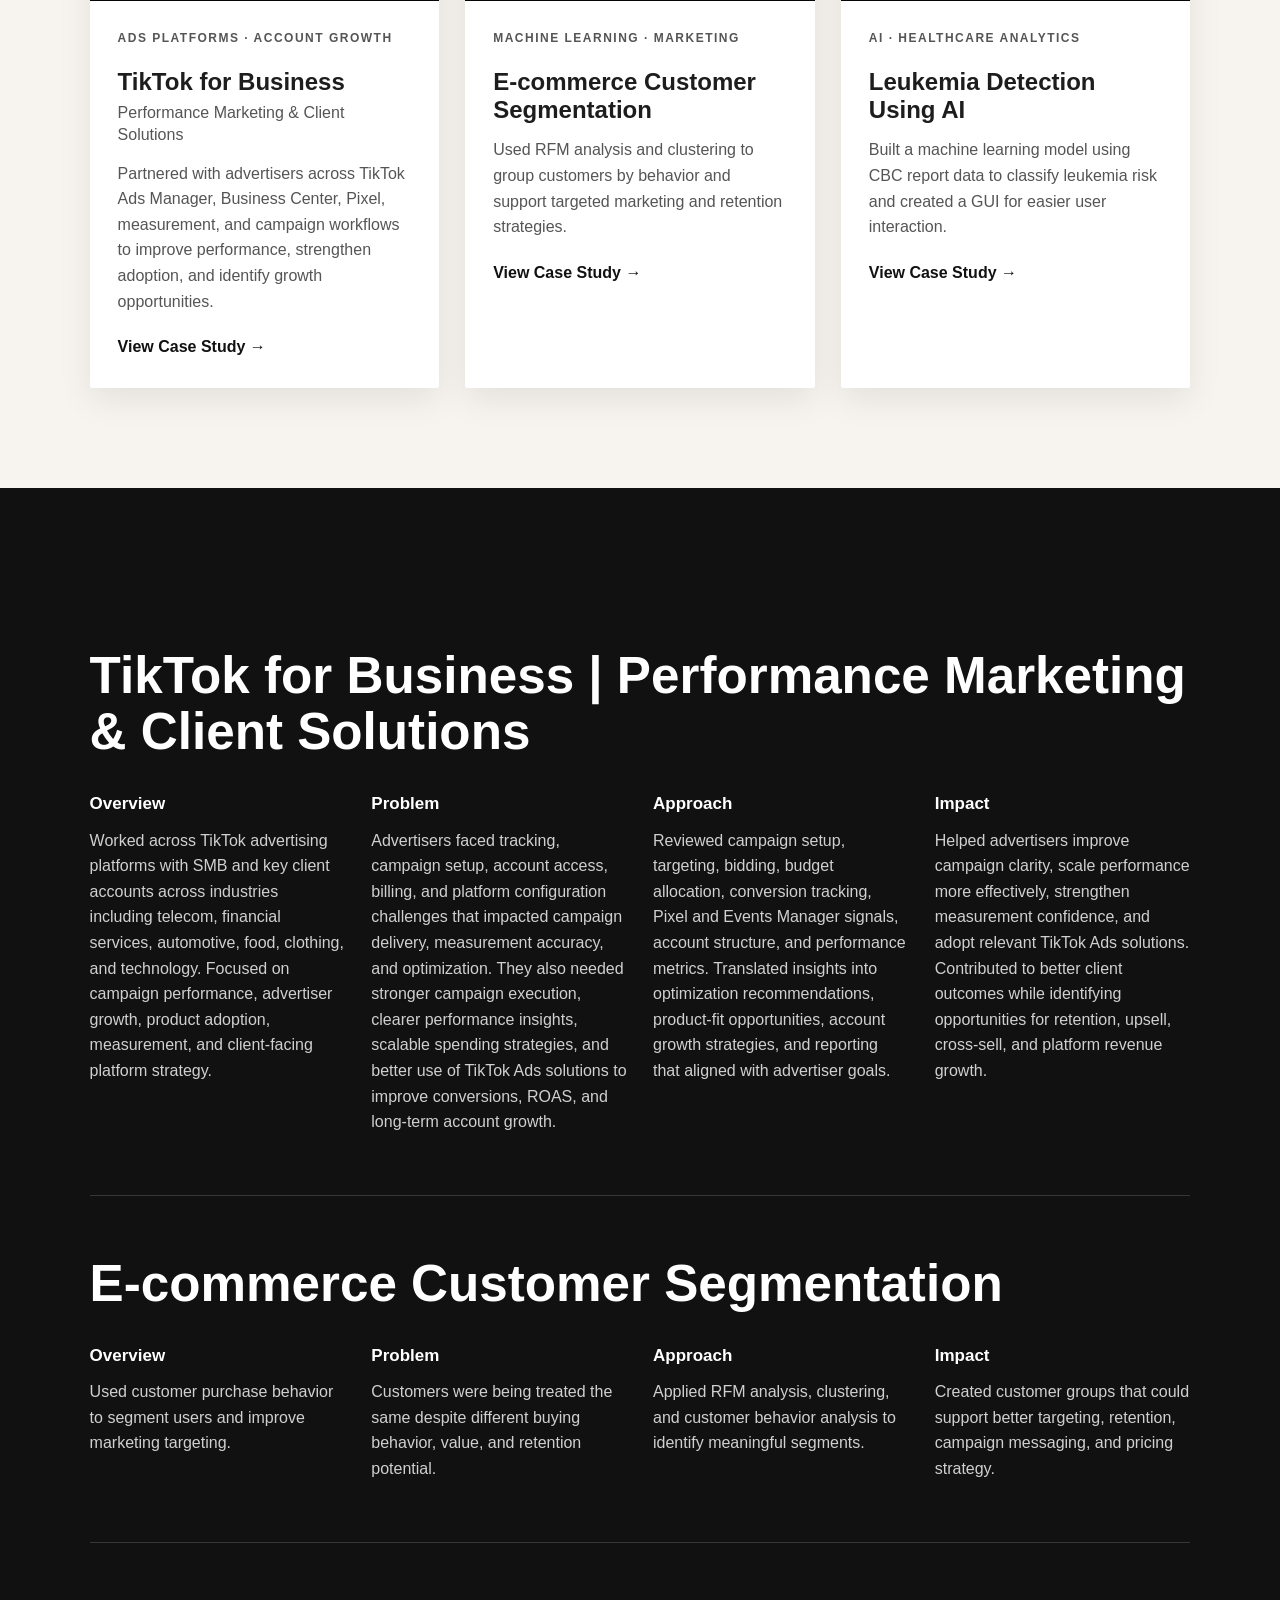
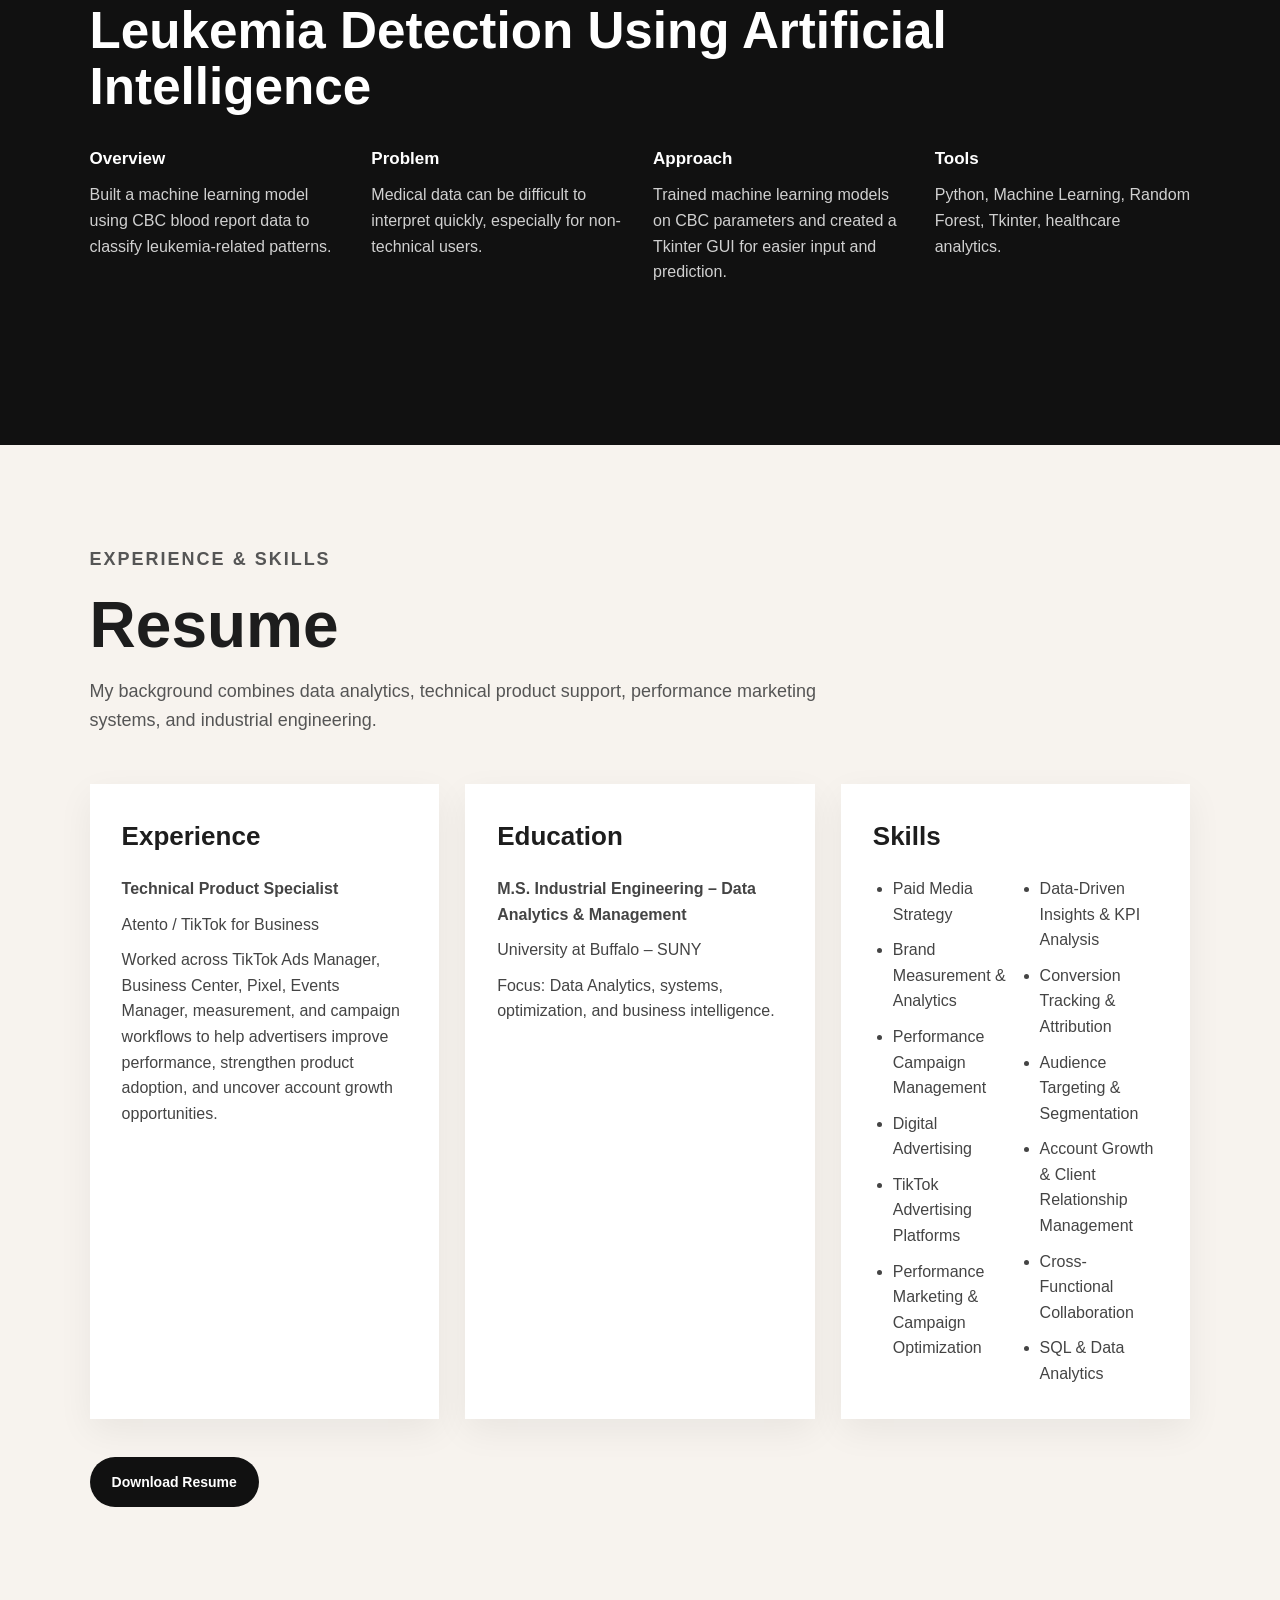
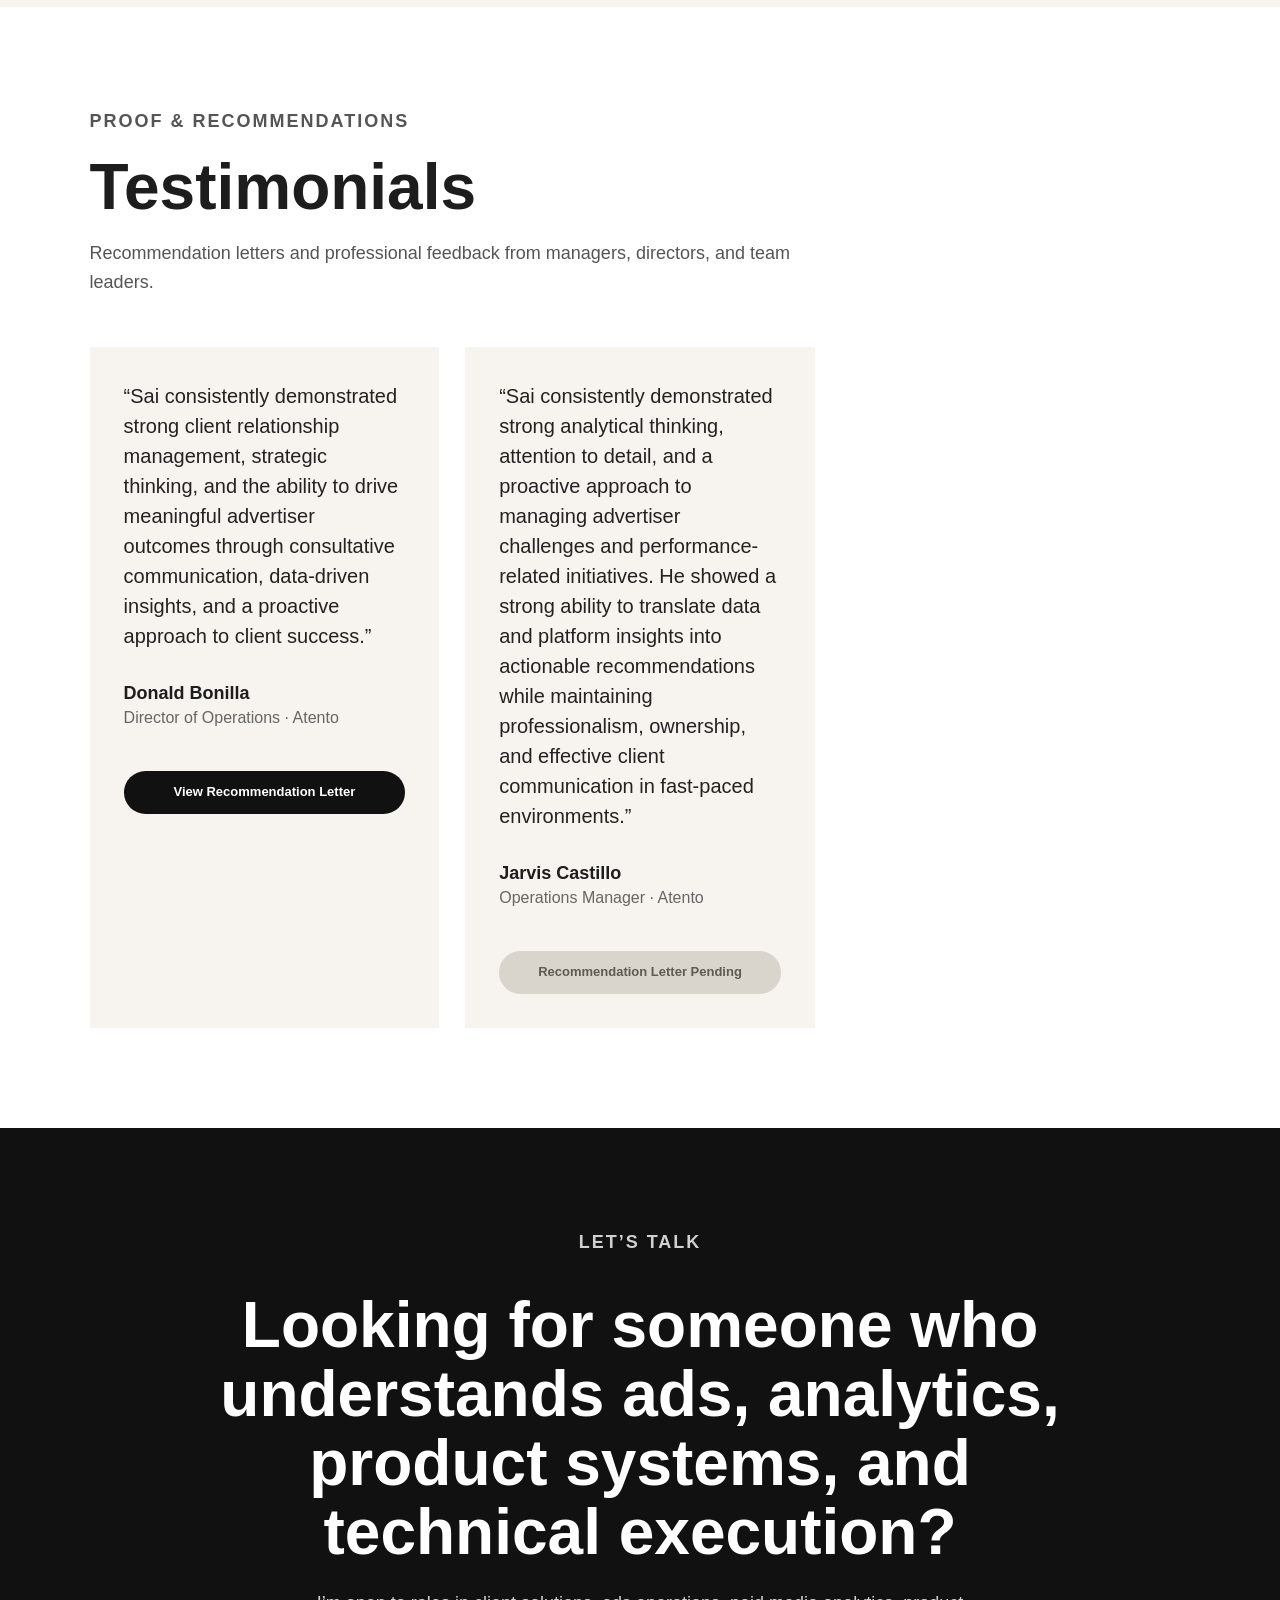
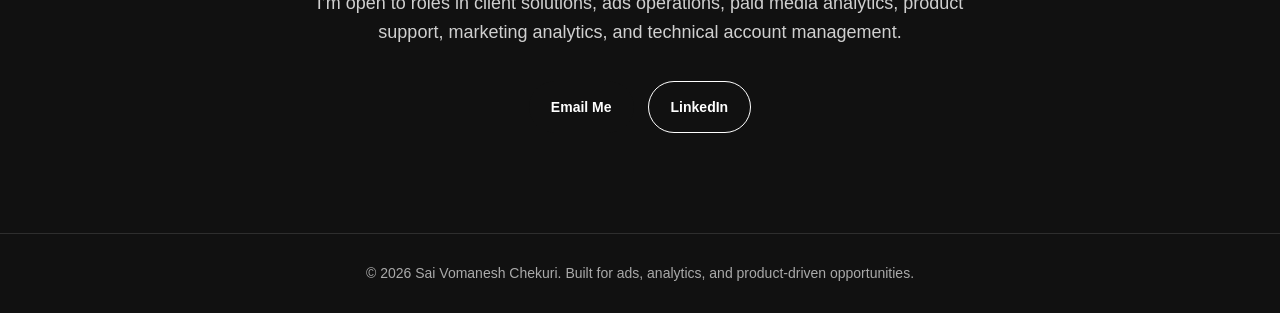
==== commit 647b190d: "Update index.html" ====
--- a/index.html
+++ b/index.html
@@ -1,6 +1,7 @@
 <!DOCTYPE html>
 <html lang="en">
 <head>
+  <link rel="icon" type="image/png" href="assets/favicon.png">
   <!-- Google tag (gtag.js) -->
 <script async src="https://www.googletagmanager.com/gtag/js?id=G-BL5QQCWQGJ"></script>
 <script>
--- a/style.css
+++ b/style.css
@@ -554,3 +554,9 @@
   margin-top: 20px !important;
 }
 
+.pending-letter {
+  background: #d9d4cc !important;
+  color: #5f5a53 !important;
+  cursor: default !important;
+  pointer-events: none !important;
+}
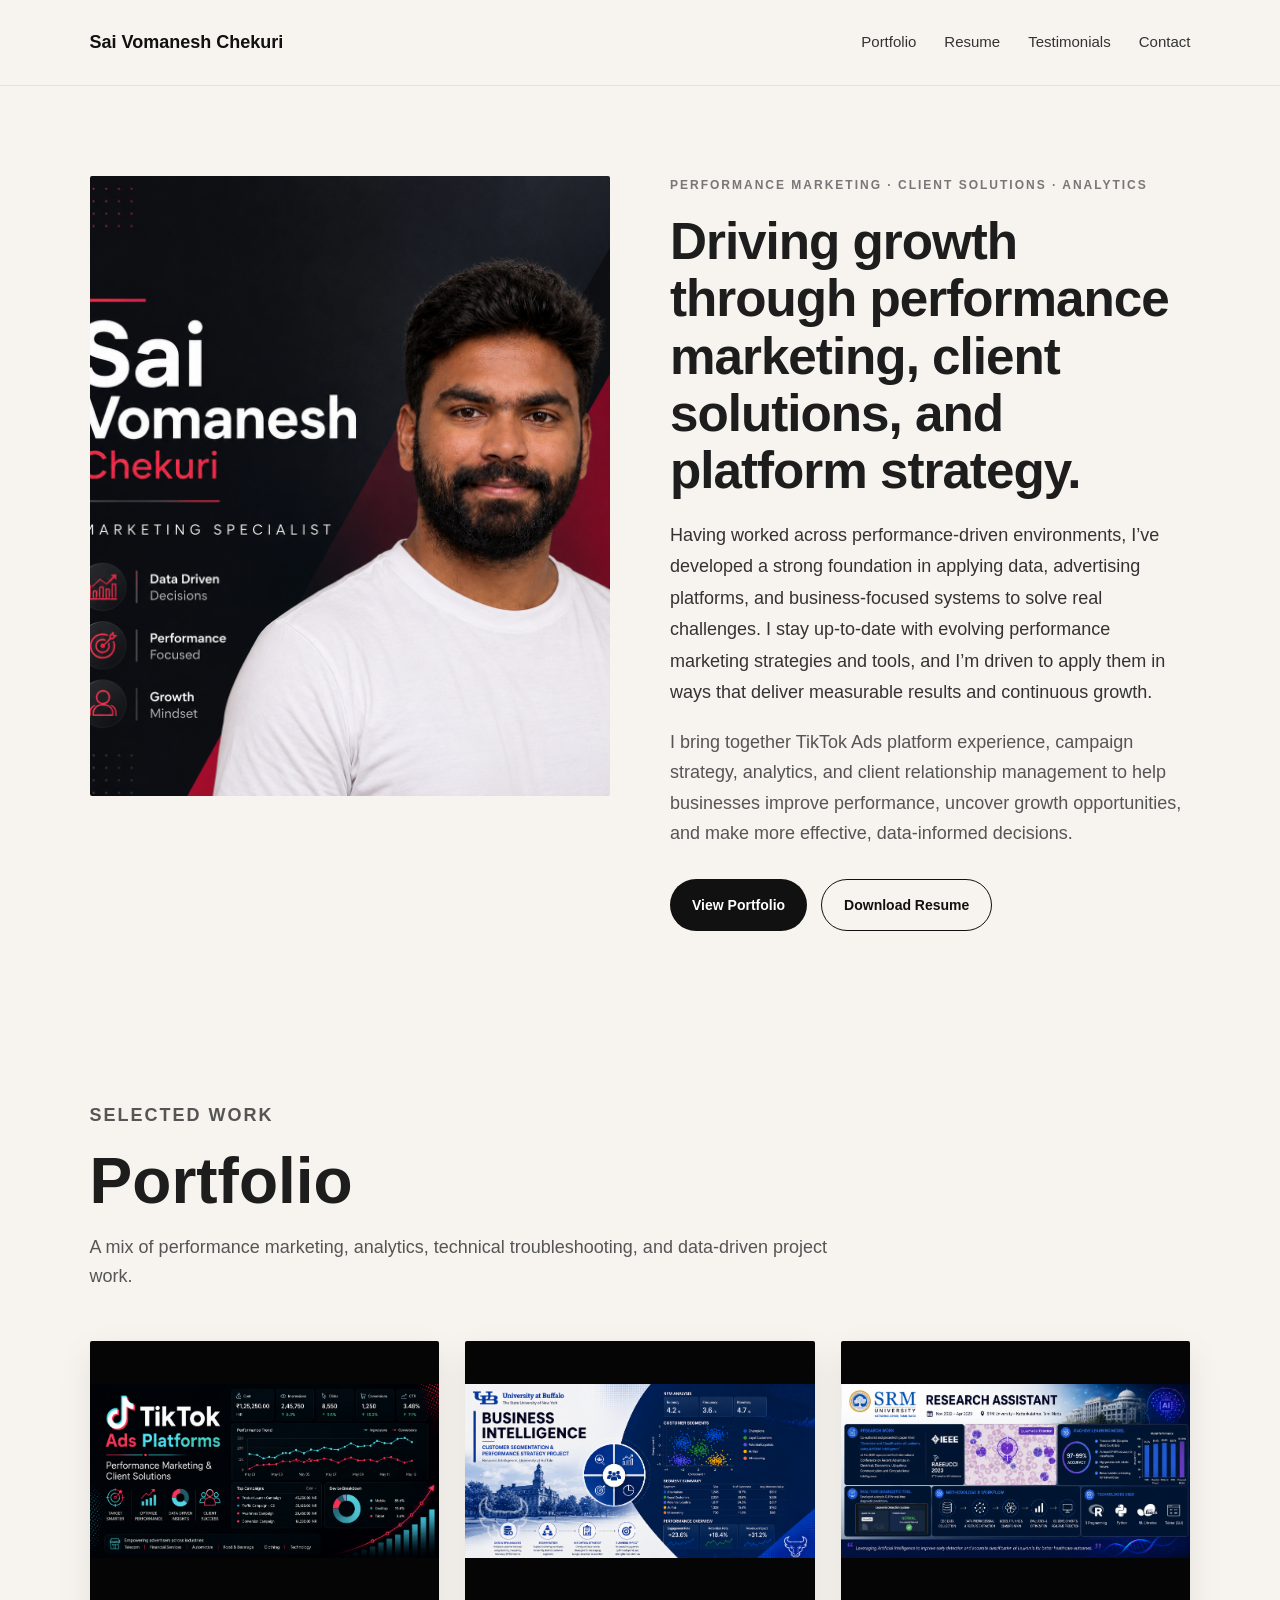
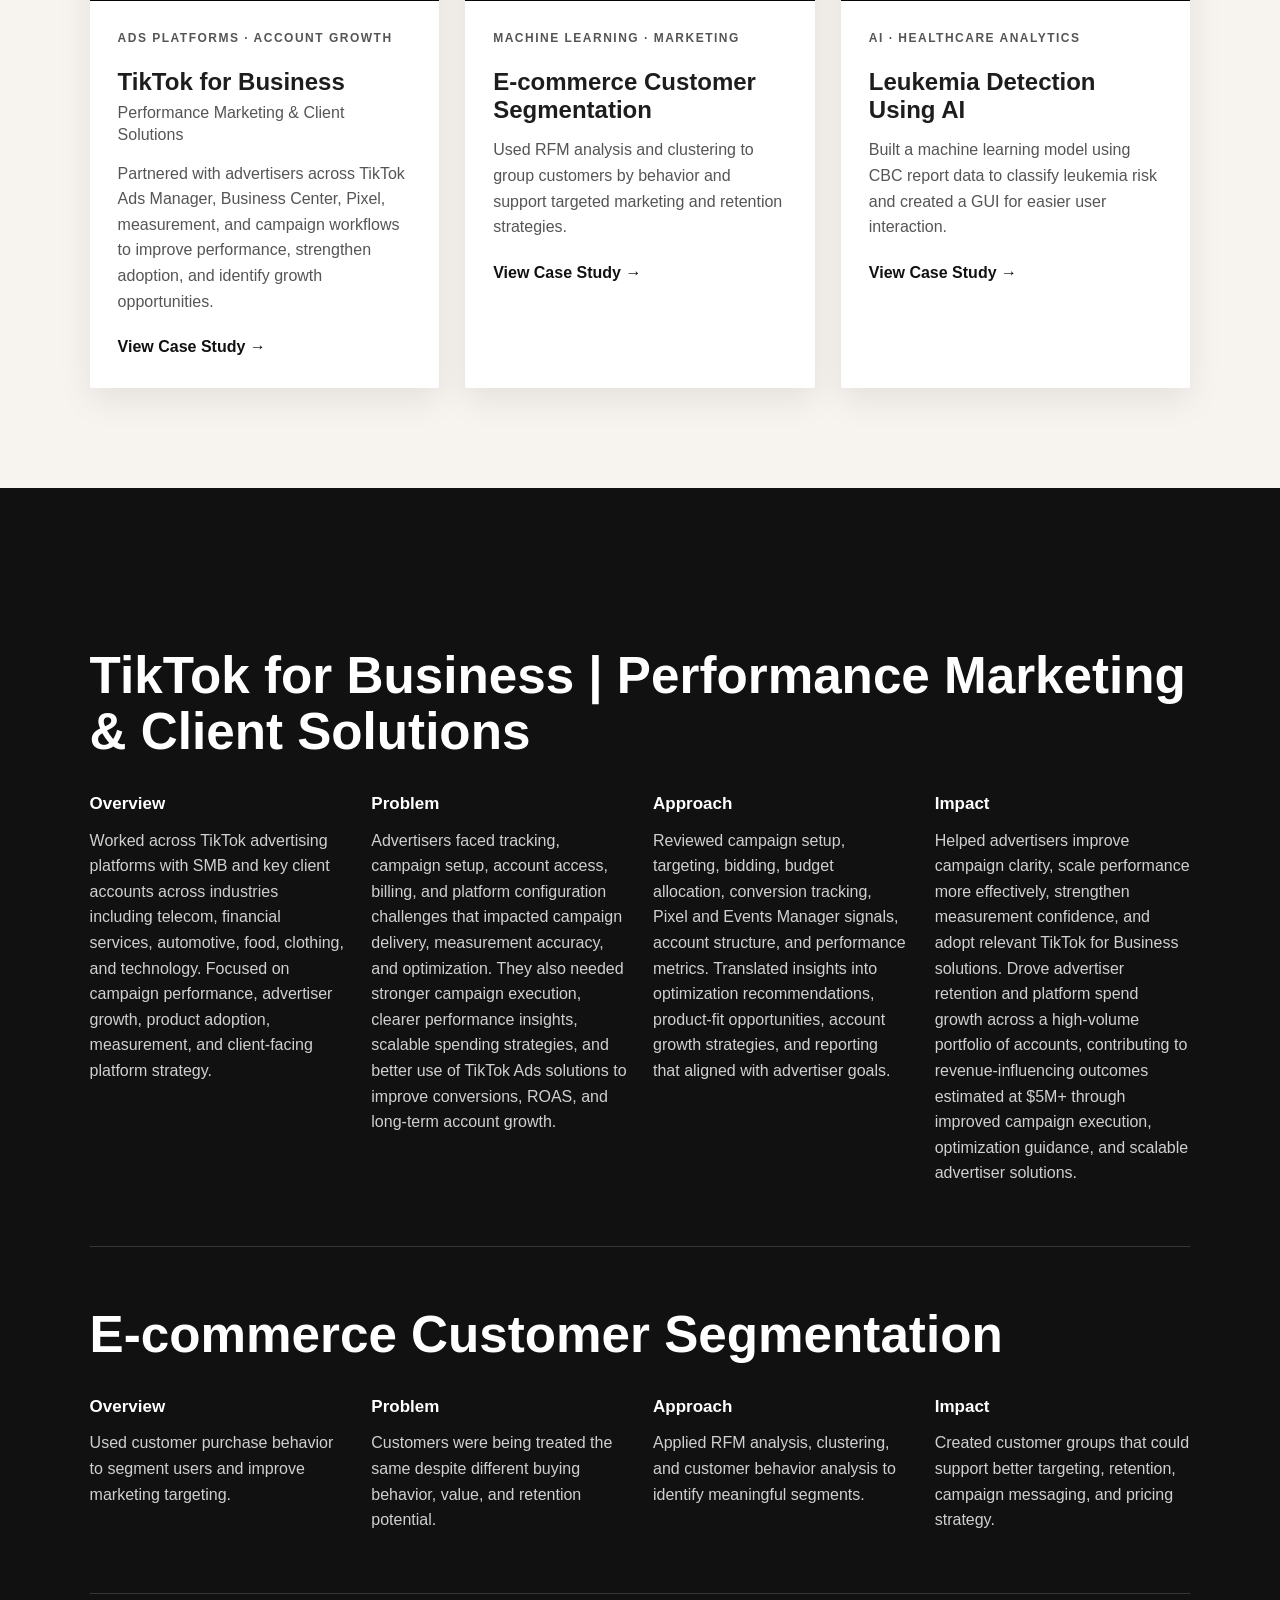
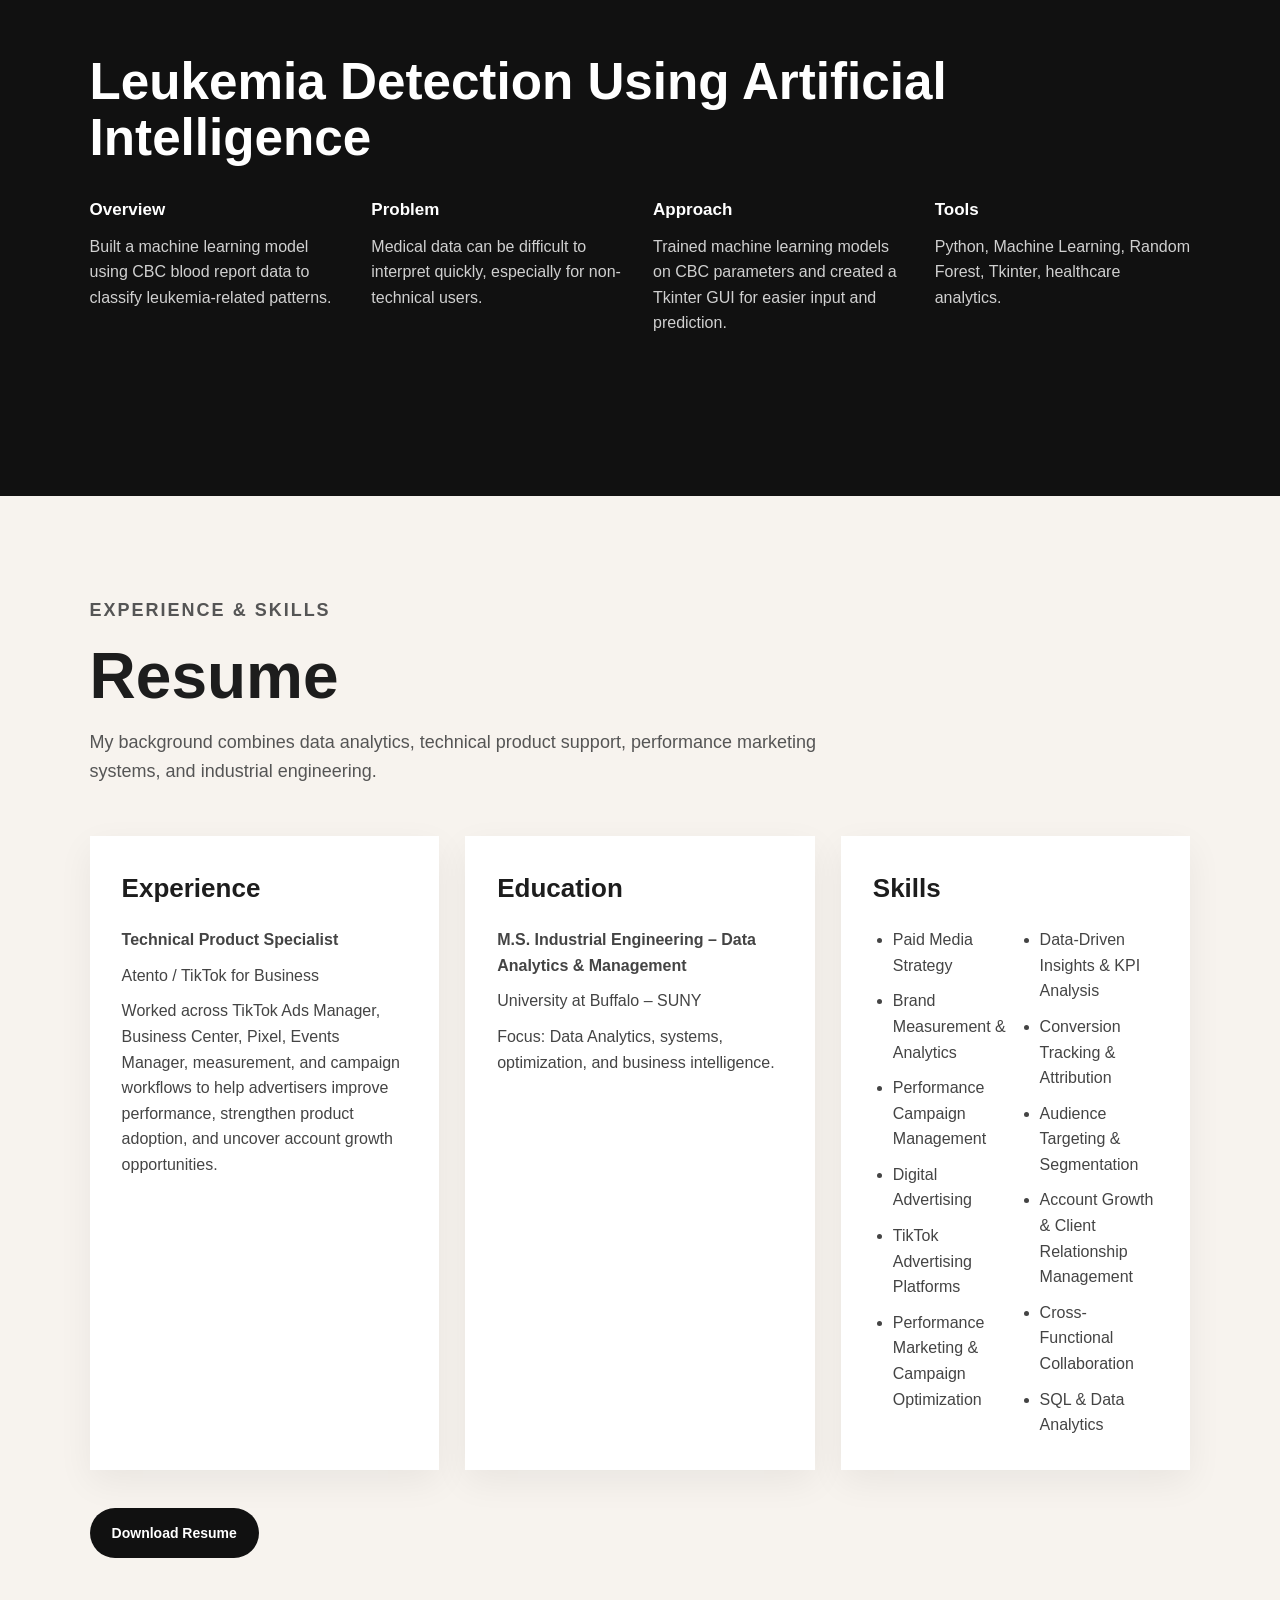
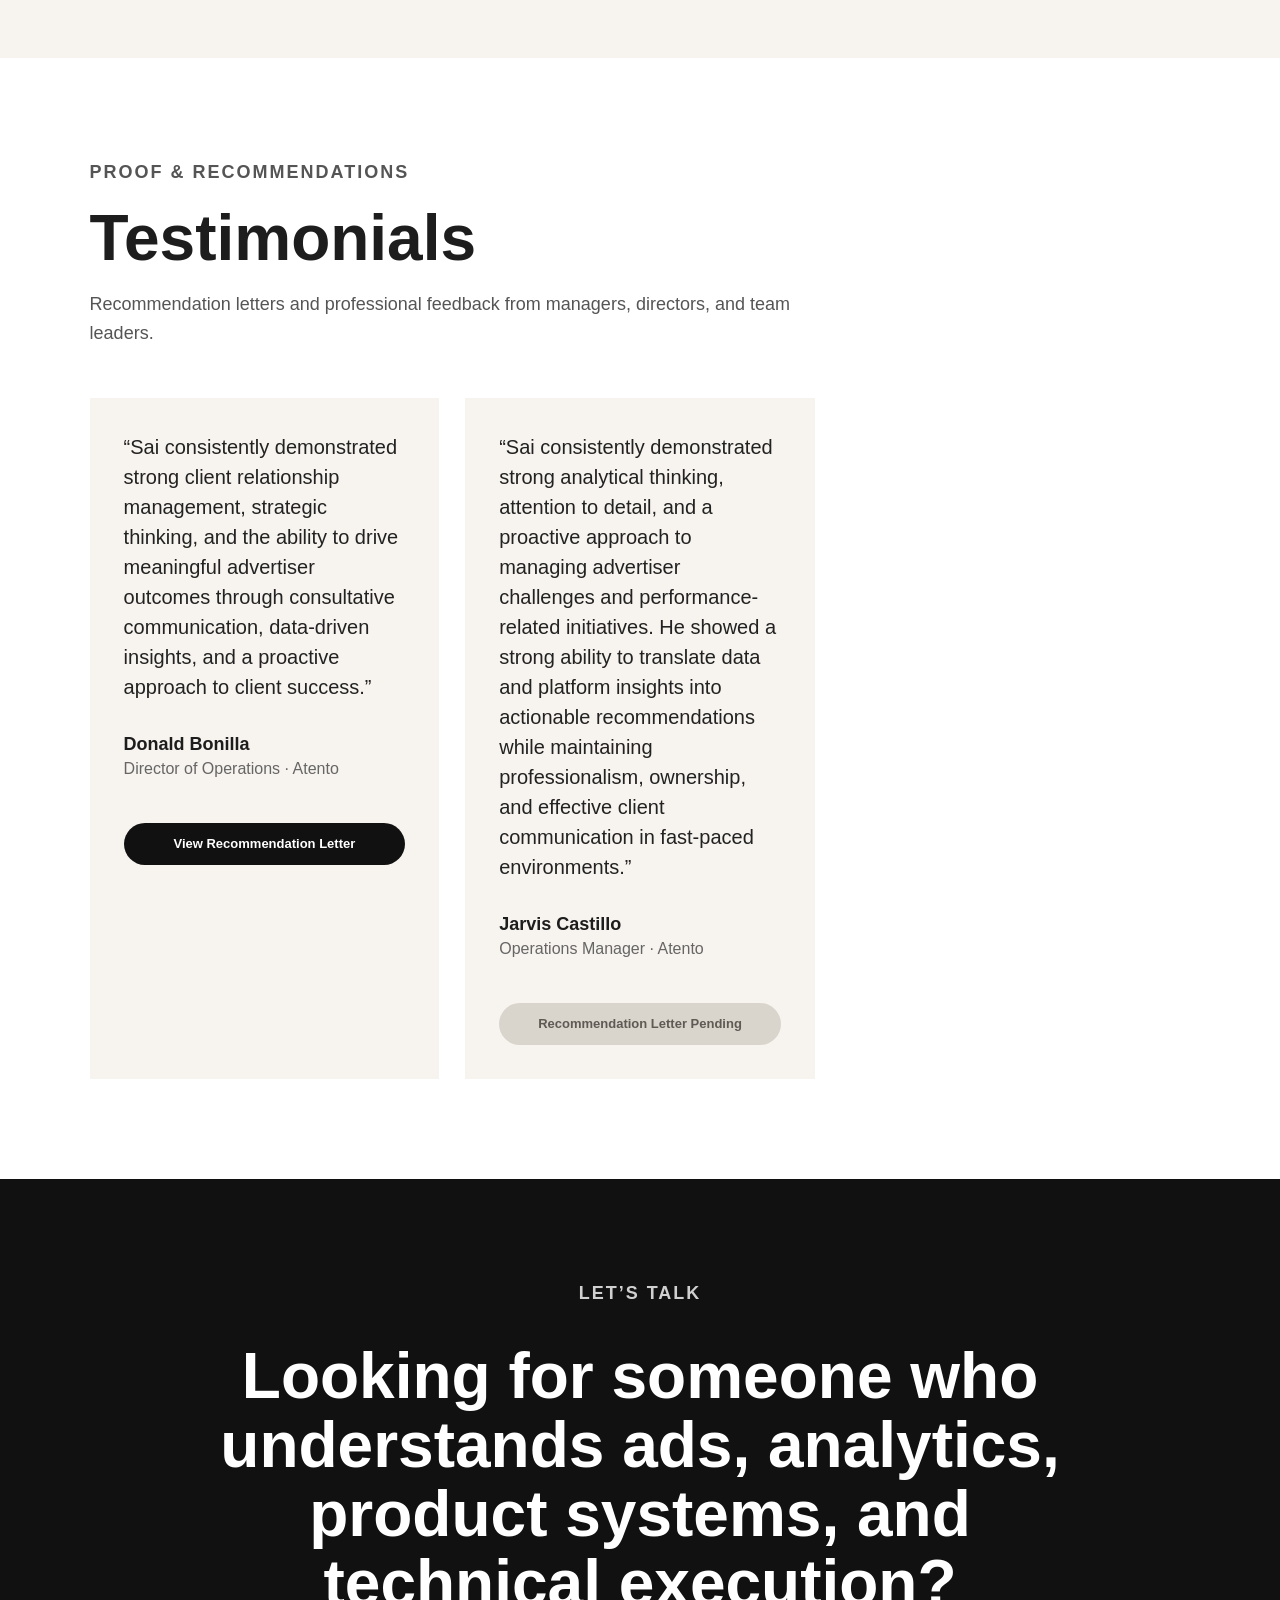
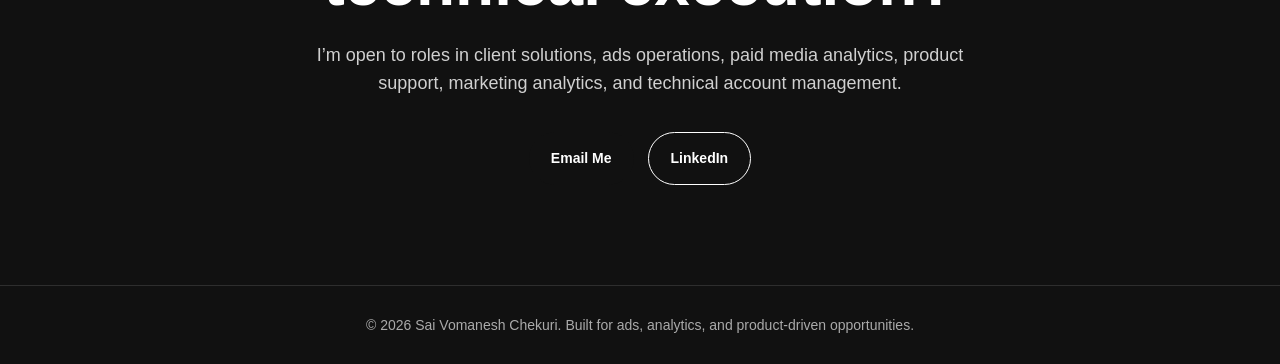
==== commit ac220ca1: "Update index.html" ====
--- a/index.html
+++ b/index.html
@@ -172,8 +172,8 @@
         <div>
           <h4>Impact</h4>
           <p>
-            Helped advertisers improve campaign clarity, scale performance more effectively, strengthen measurement confidence, and adopt relevant TikTok Ads solutions. Contributed to better client outcomes while identifying opportunities for retention, upsell, cross-sell, and platform revenue growth.
-          </p>
+  Helped advertisers improve campaign clarity, scale performance more effectively, strengthen measurement confidence, and adopt relevant TikTok for Business solutions. Drove advertiser retention and platform spend growth across a high-volume portfolio of accounts, contributing to revenue-influencing outcomes estimated at $5M+ through improved campaign execution, optimization guidance, and scalable advertiser solutions.
+</p>
         </div>
       </div>
     </div>
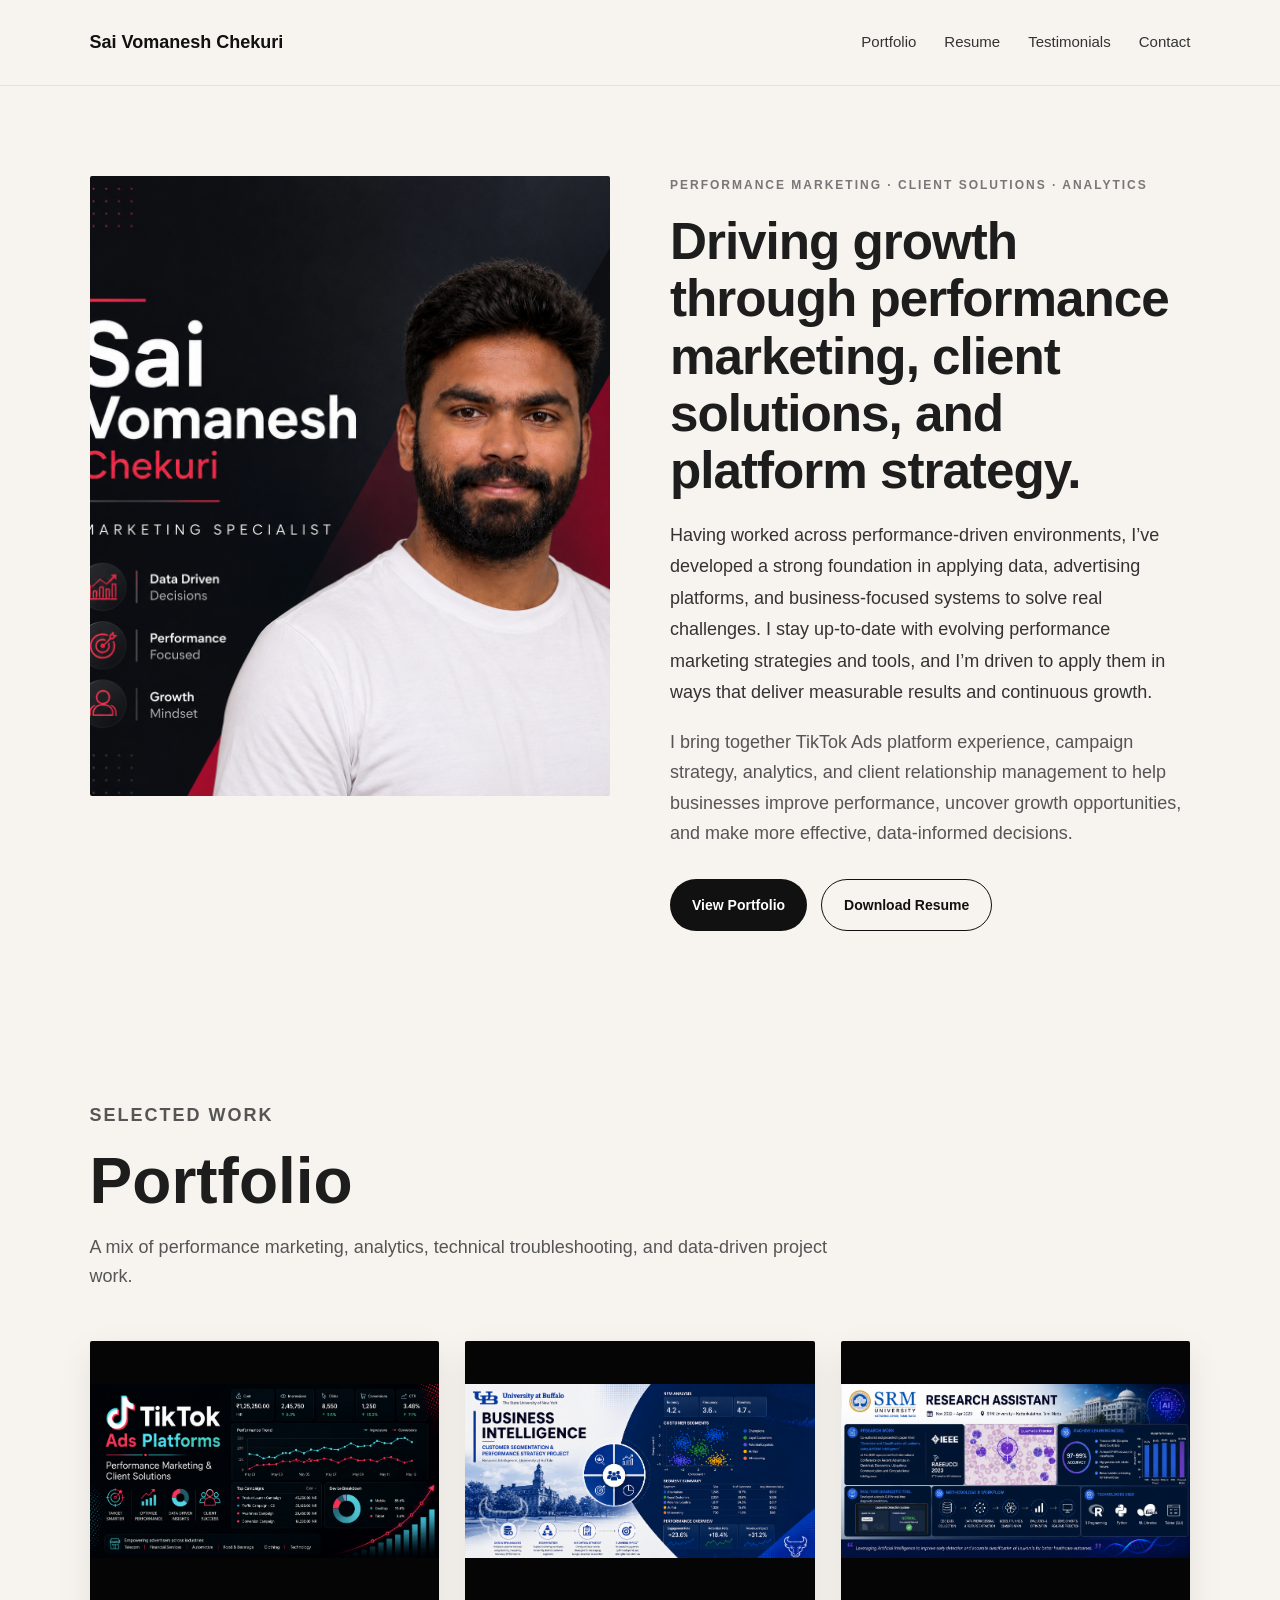
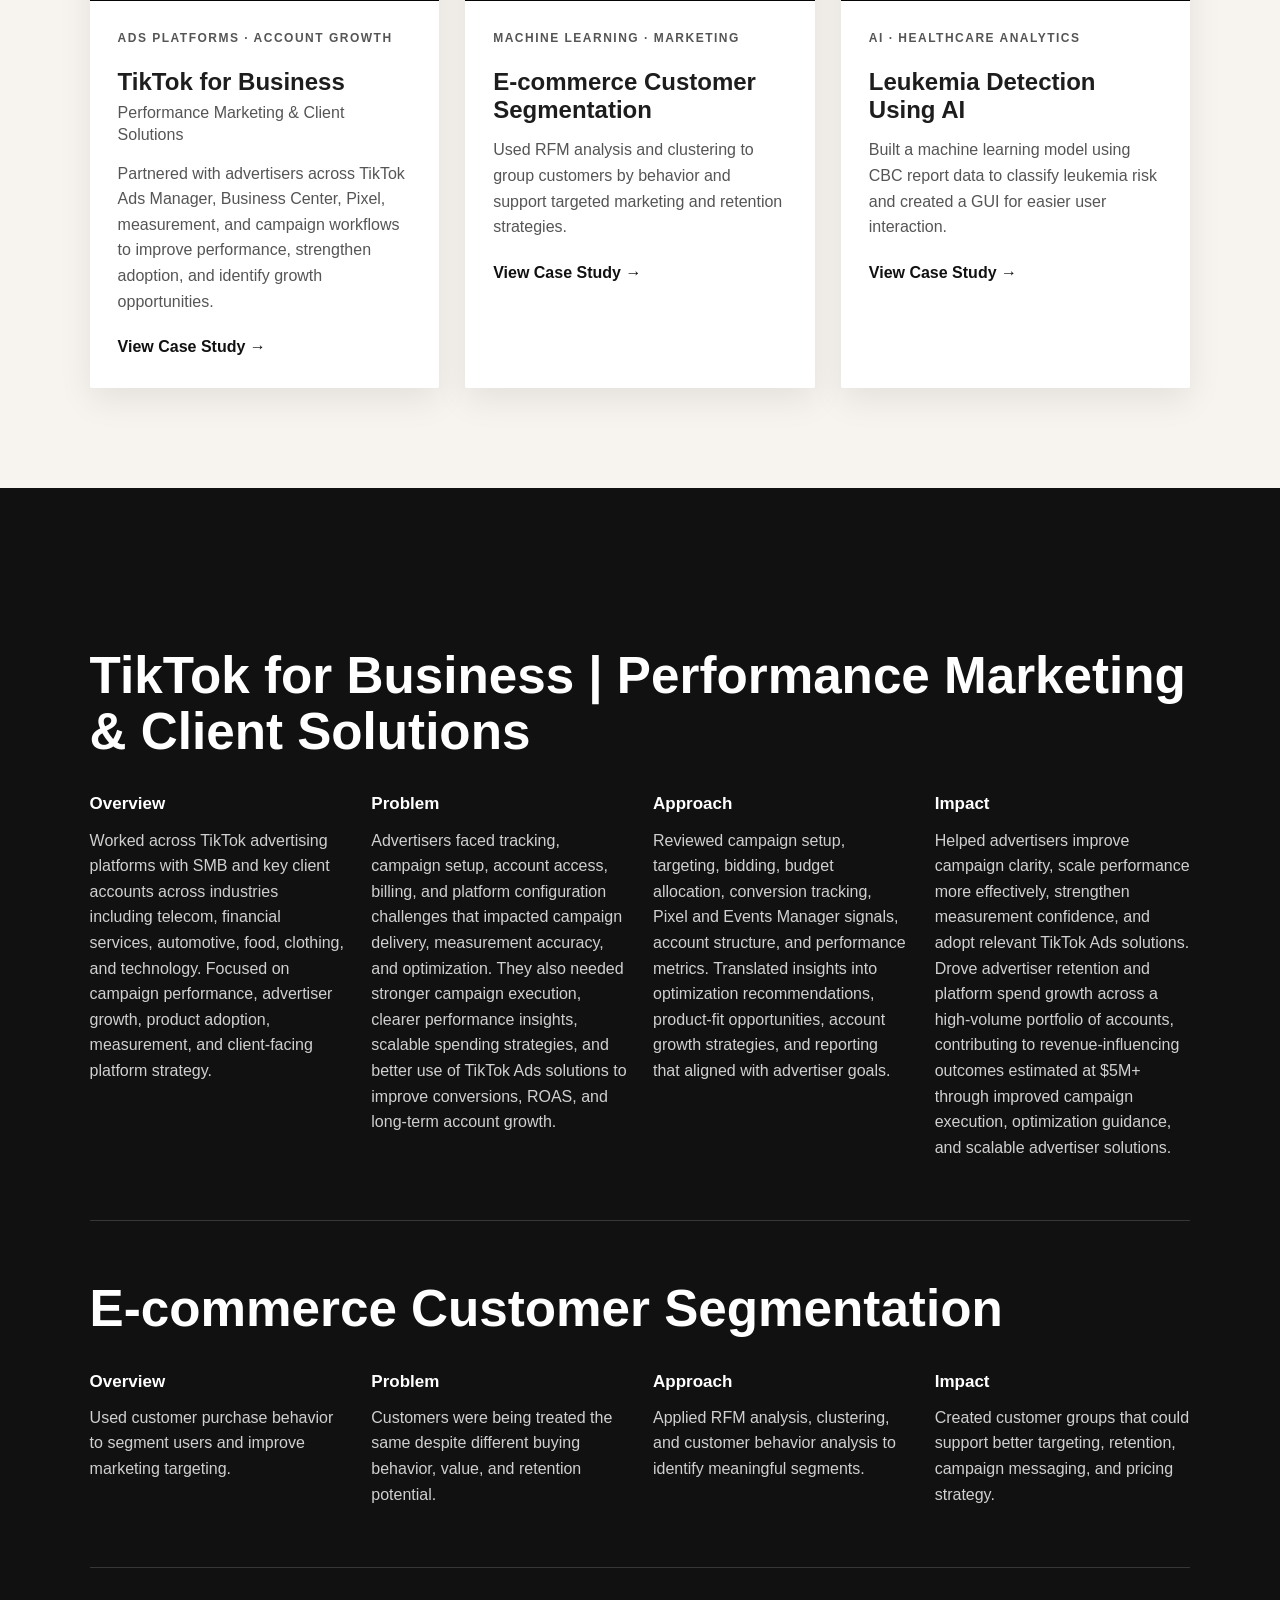
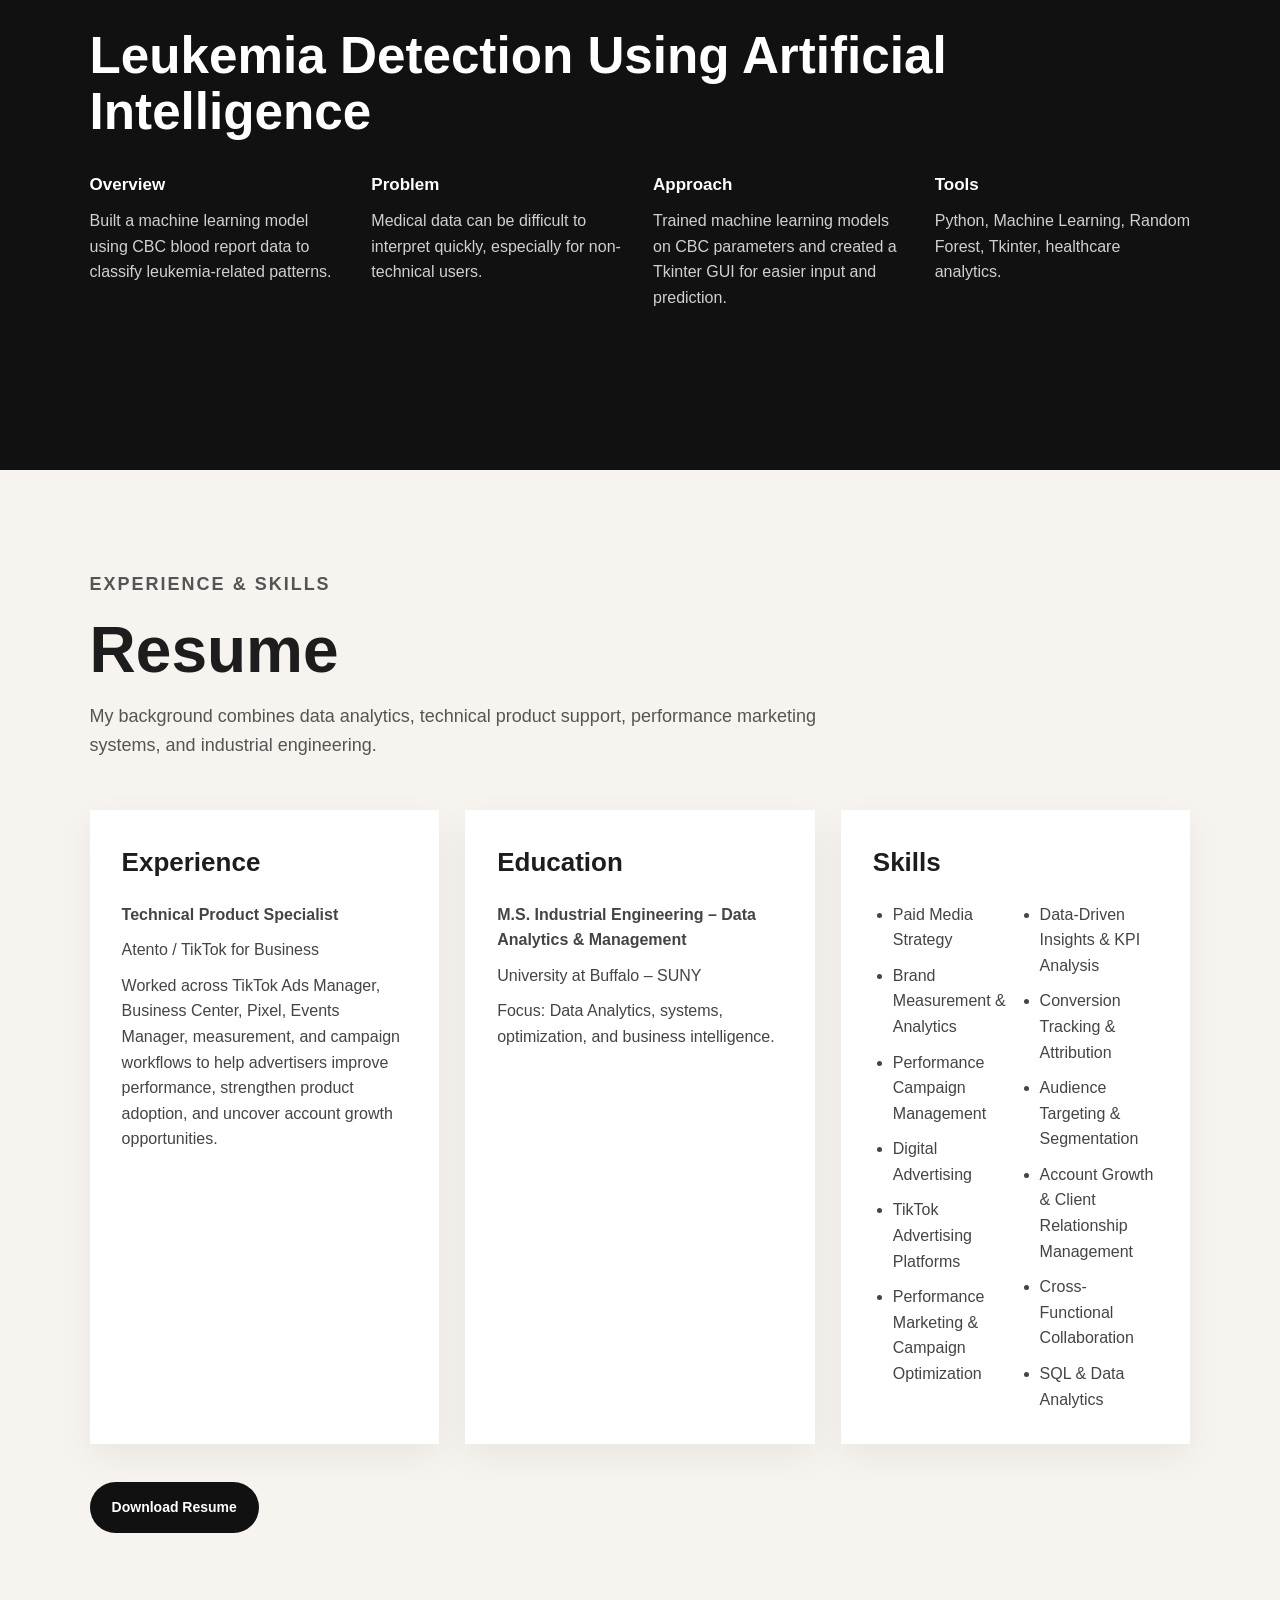
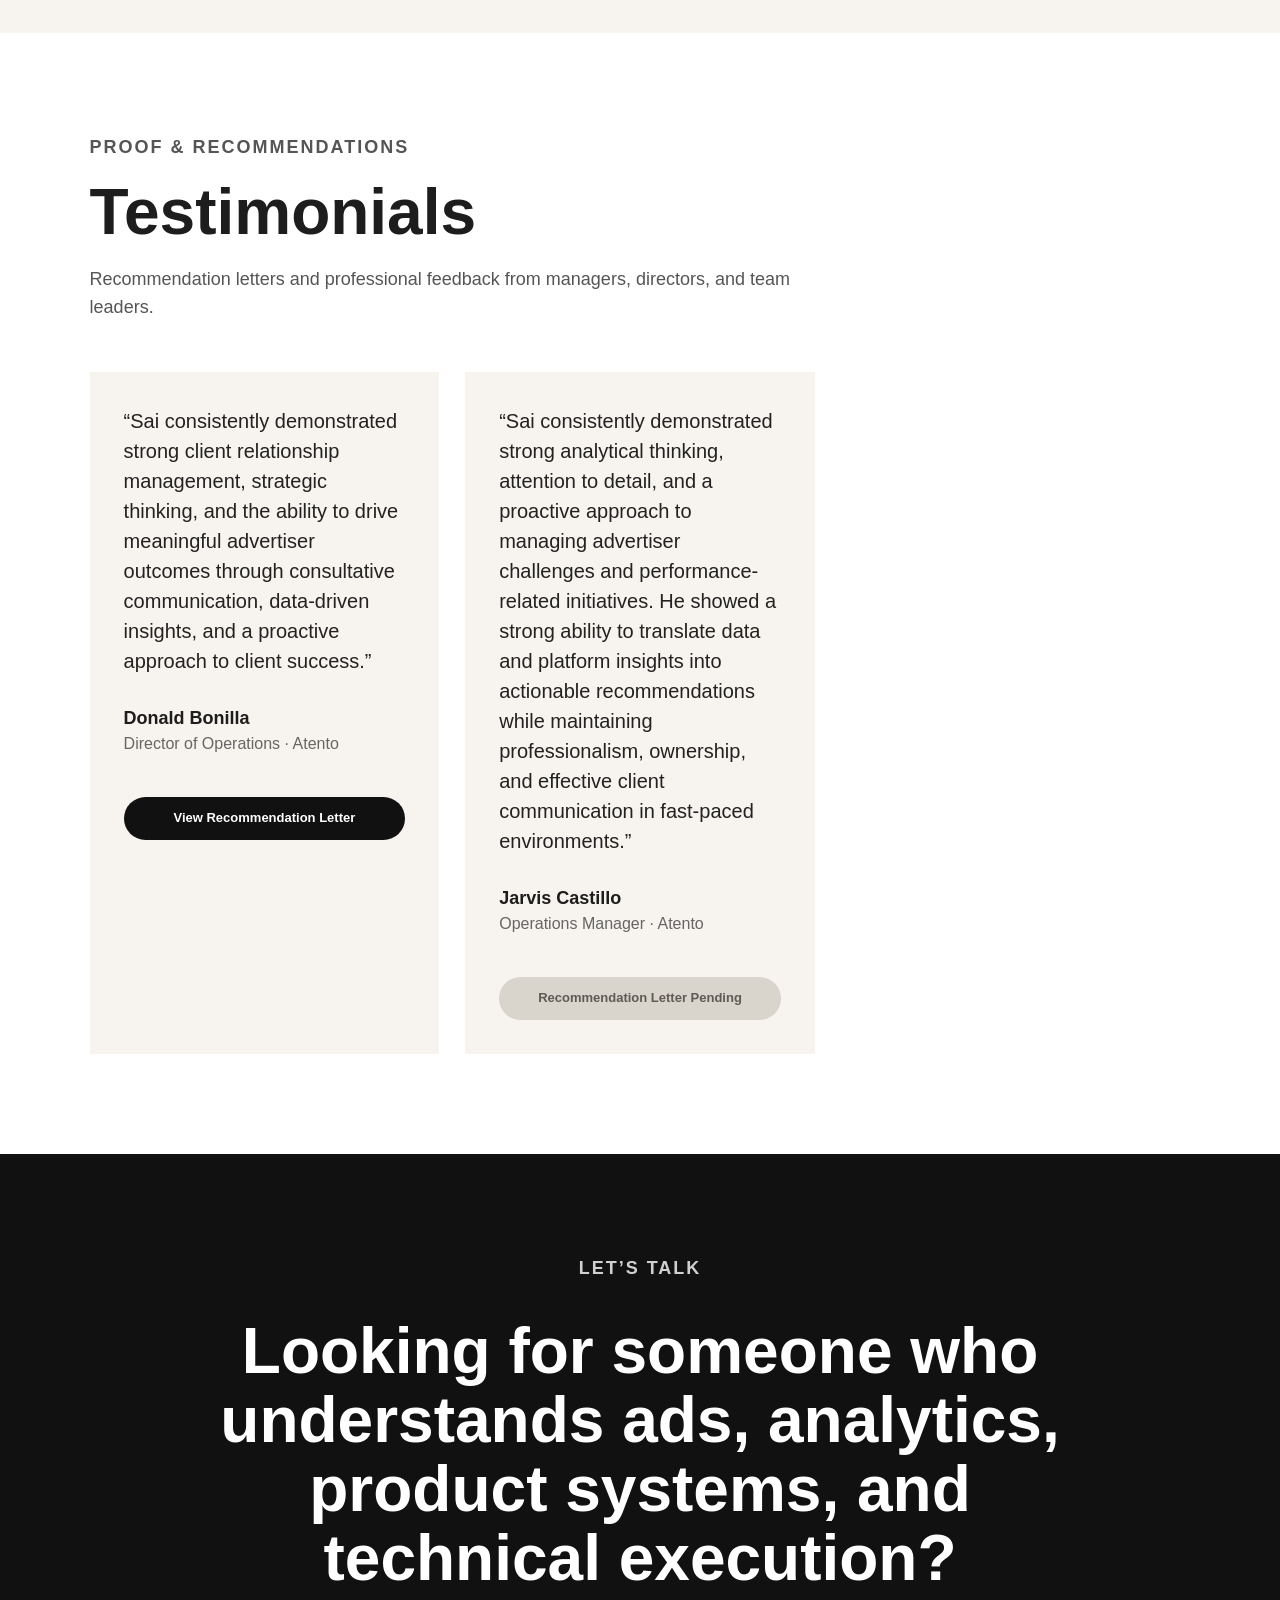
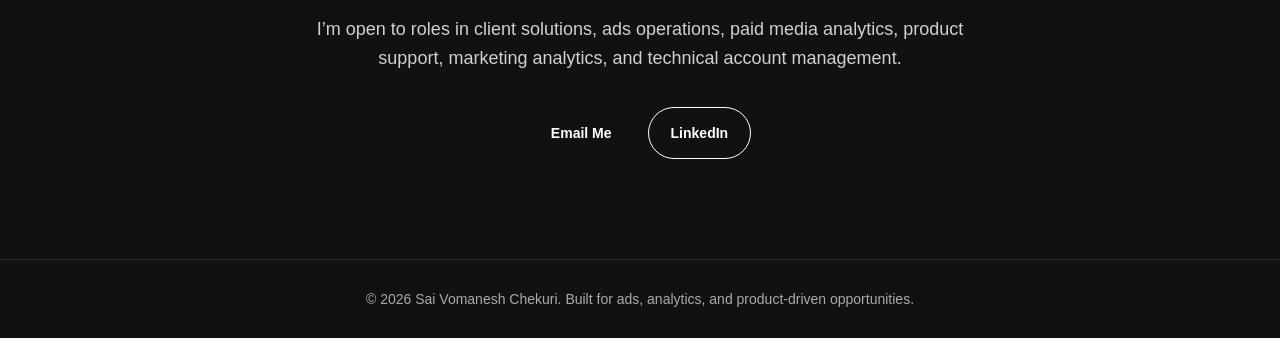
==== commit 328f87ce: "Update index.html" ====
--- a/index.html
+++ b/index.html
@@ -172,7 +172,7 @@
         <div>
           <h4>Impact</h4>
           <p>
-  Helped advertisers improve campaign clarity, scale performance more effectively, strengthen measurement confidence, and adopt relevant TikTok for Business solutions. Drove advertiser retention and platform spend growth across a high-volume portfolio of accounts, contributing to revenue-influencing outcomes estimated at $5M+ through improved campaign execution, optimization guidance, and scalable advertiser solutions.
+  Helped advertisers improve campaign clarity, scale performance more effectively, strengthen measurement confidence, and adopt relevant TikTok Ads solutions. Drove advertiser retention and platform spend growth across a high-volume portfolio of accounts, contributing to revenue-influencing outcomes estimated at $5M+ through improved campaign execution, optimization guidance, and scalable advertiser solutions.
 </p>
         </div>
       </div>
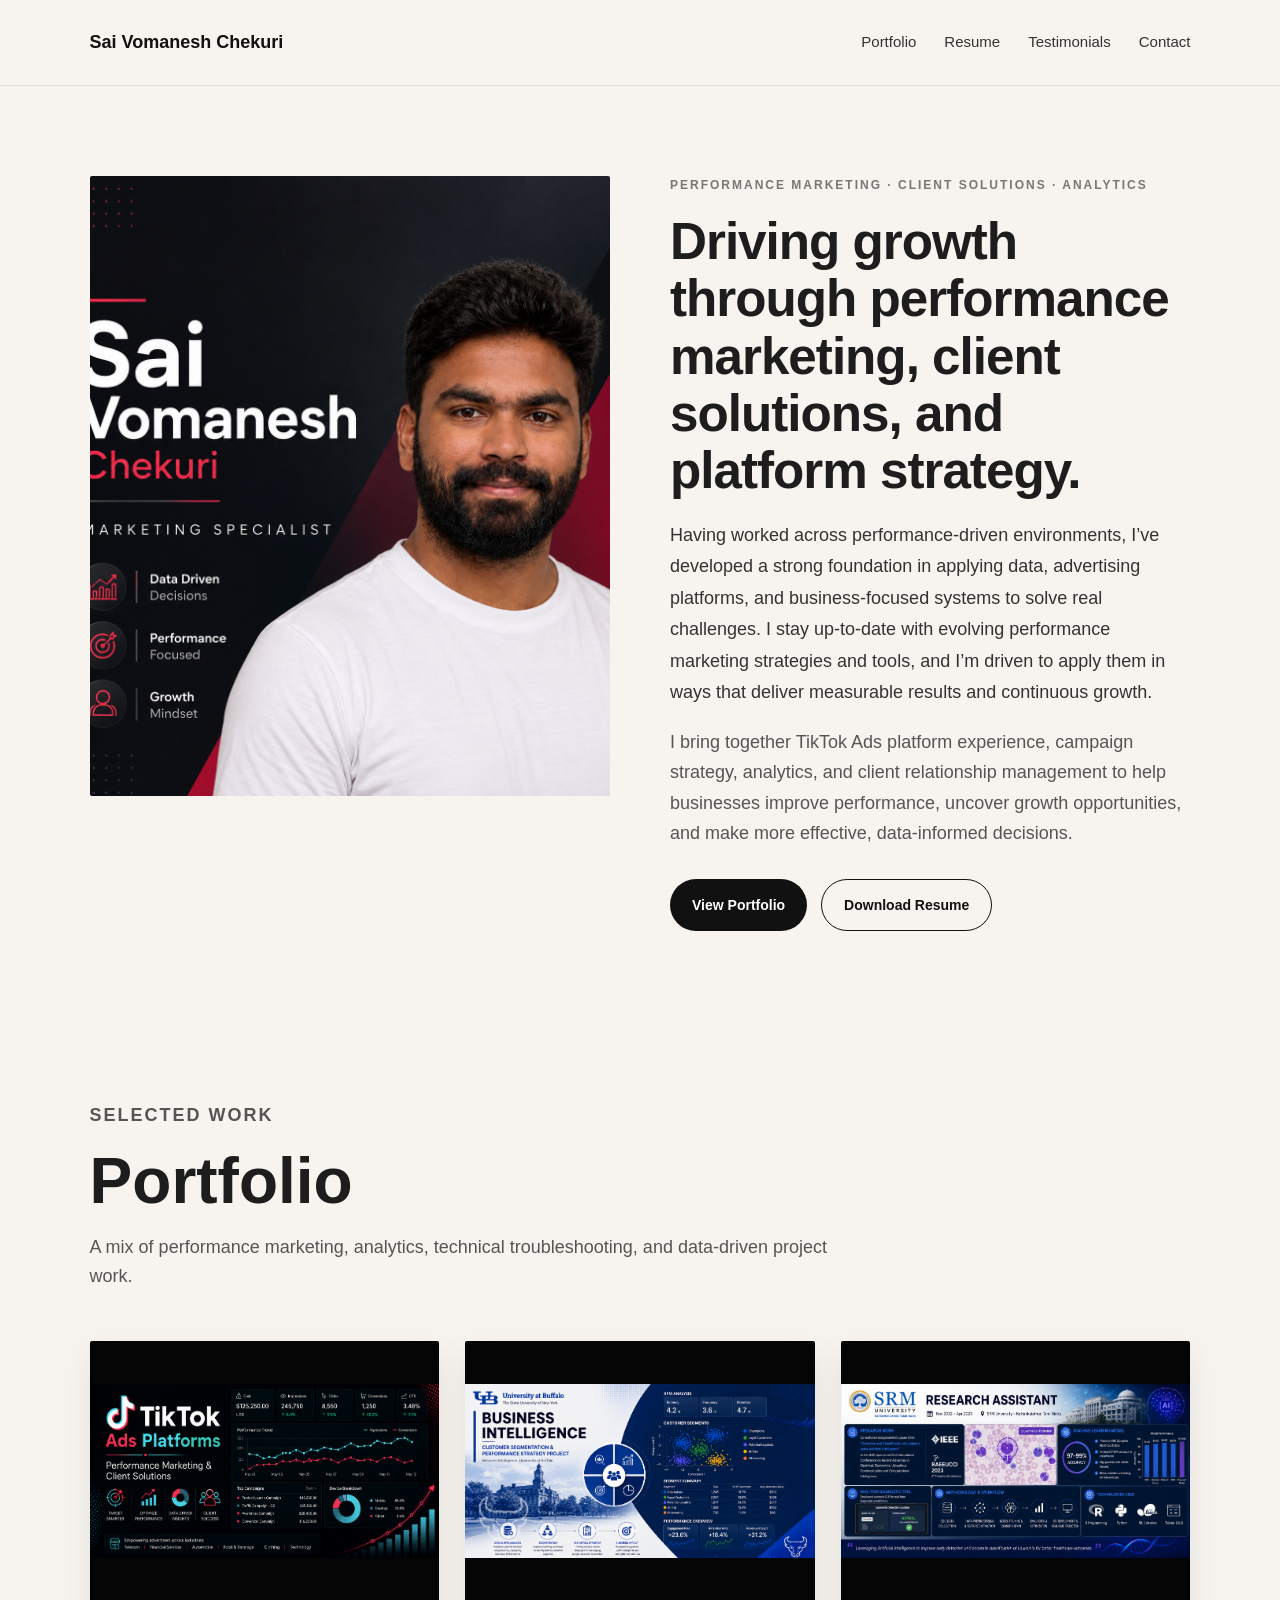
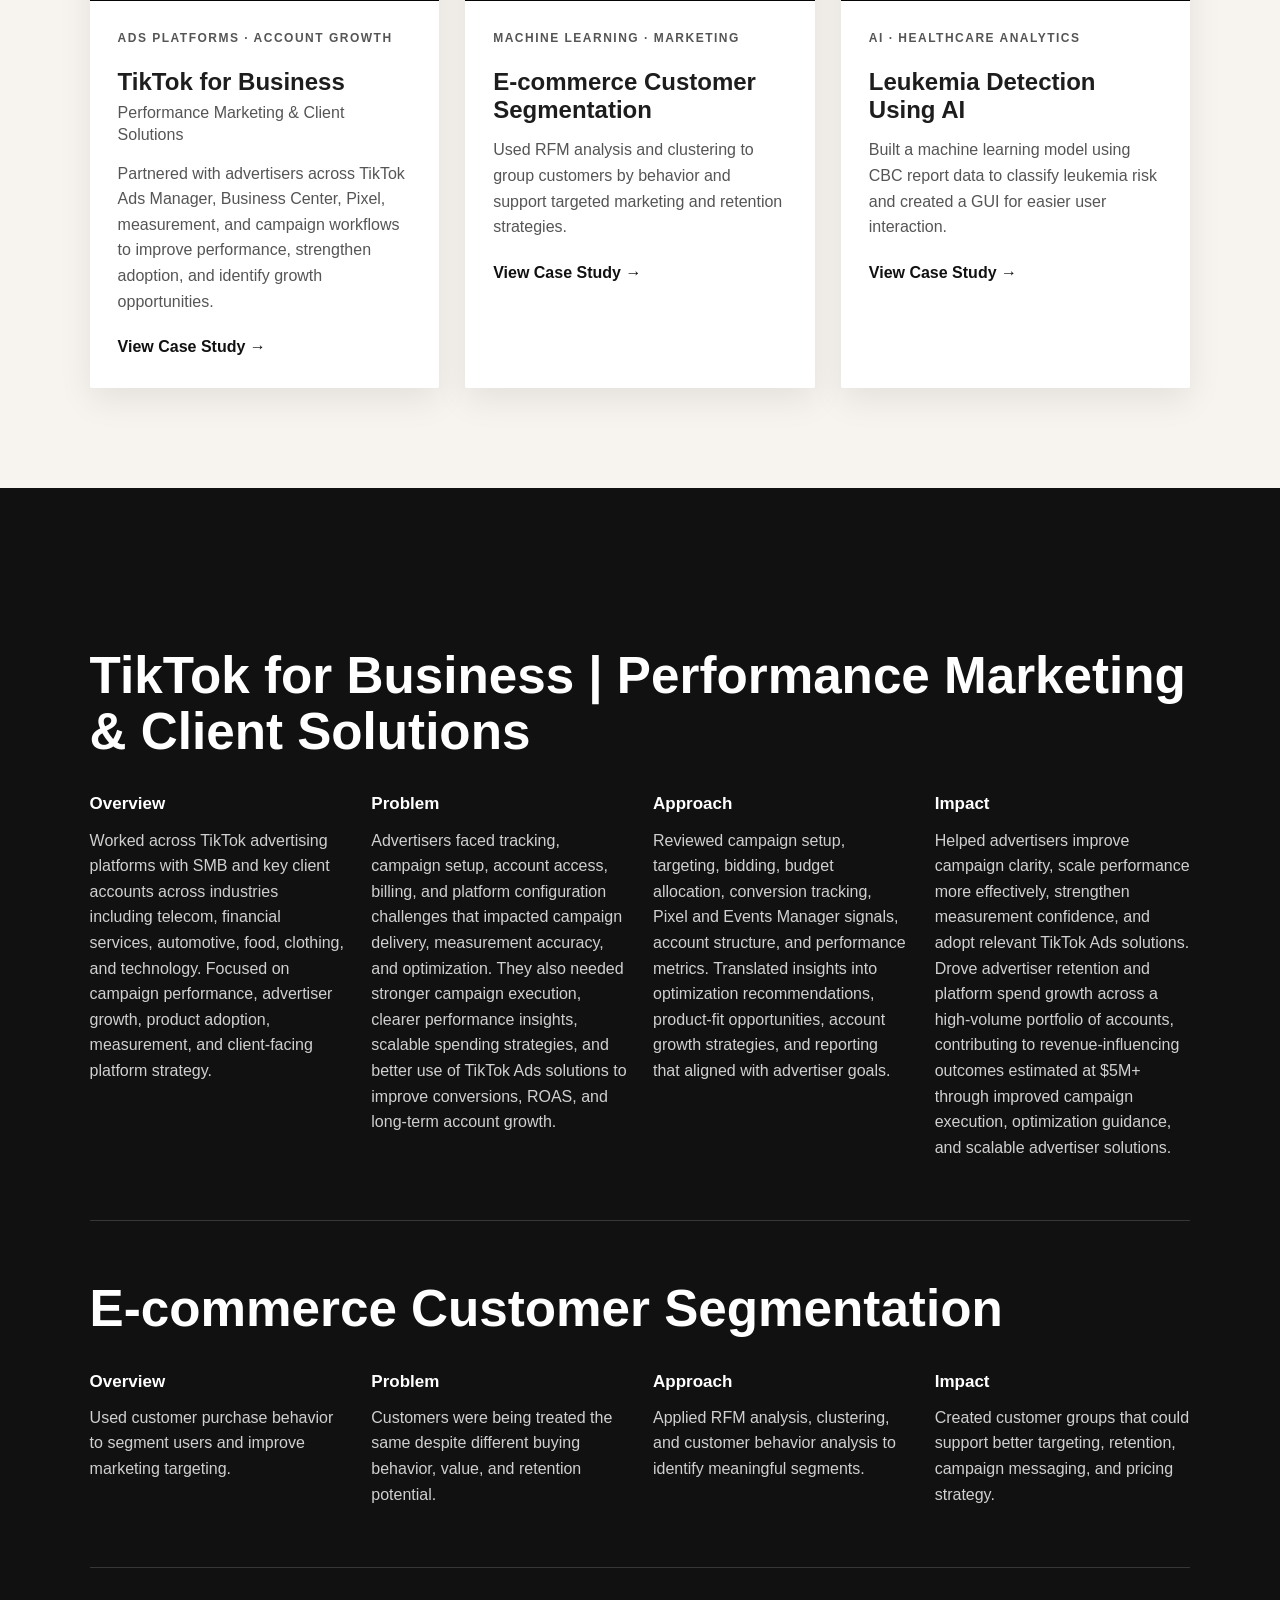
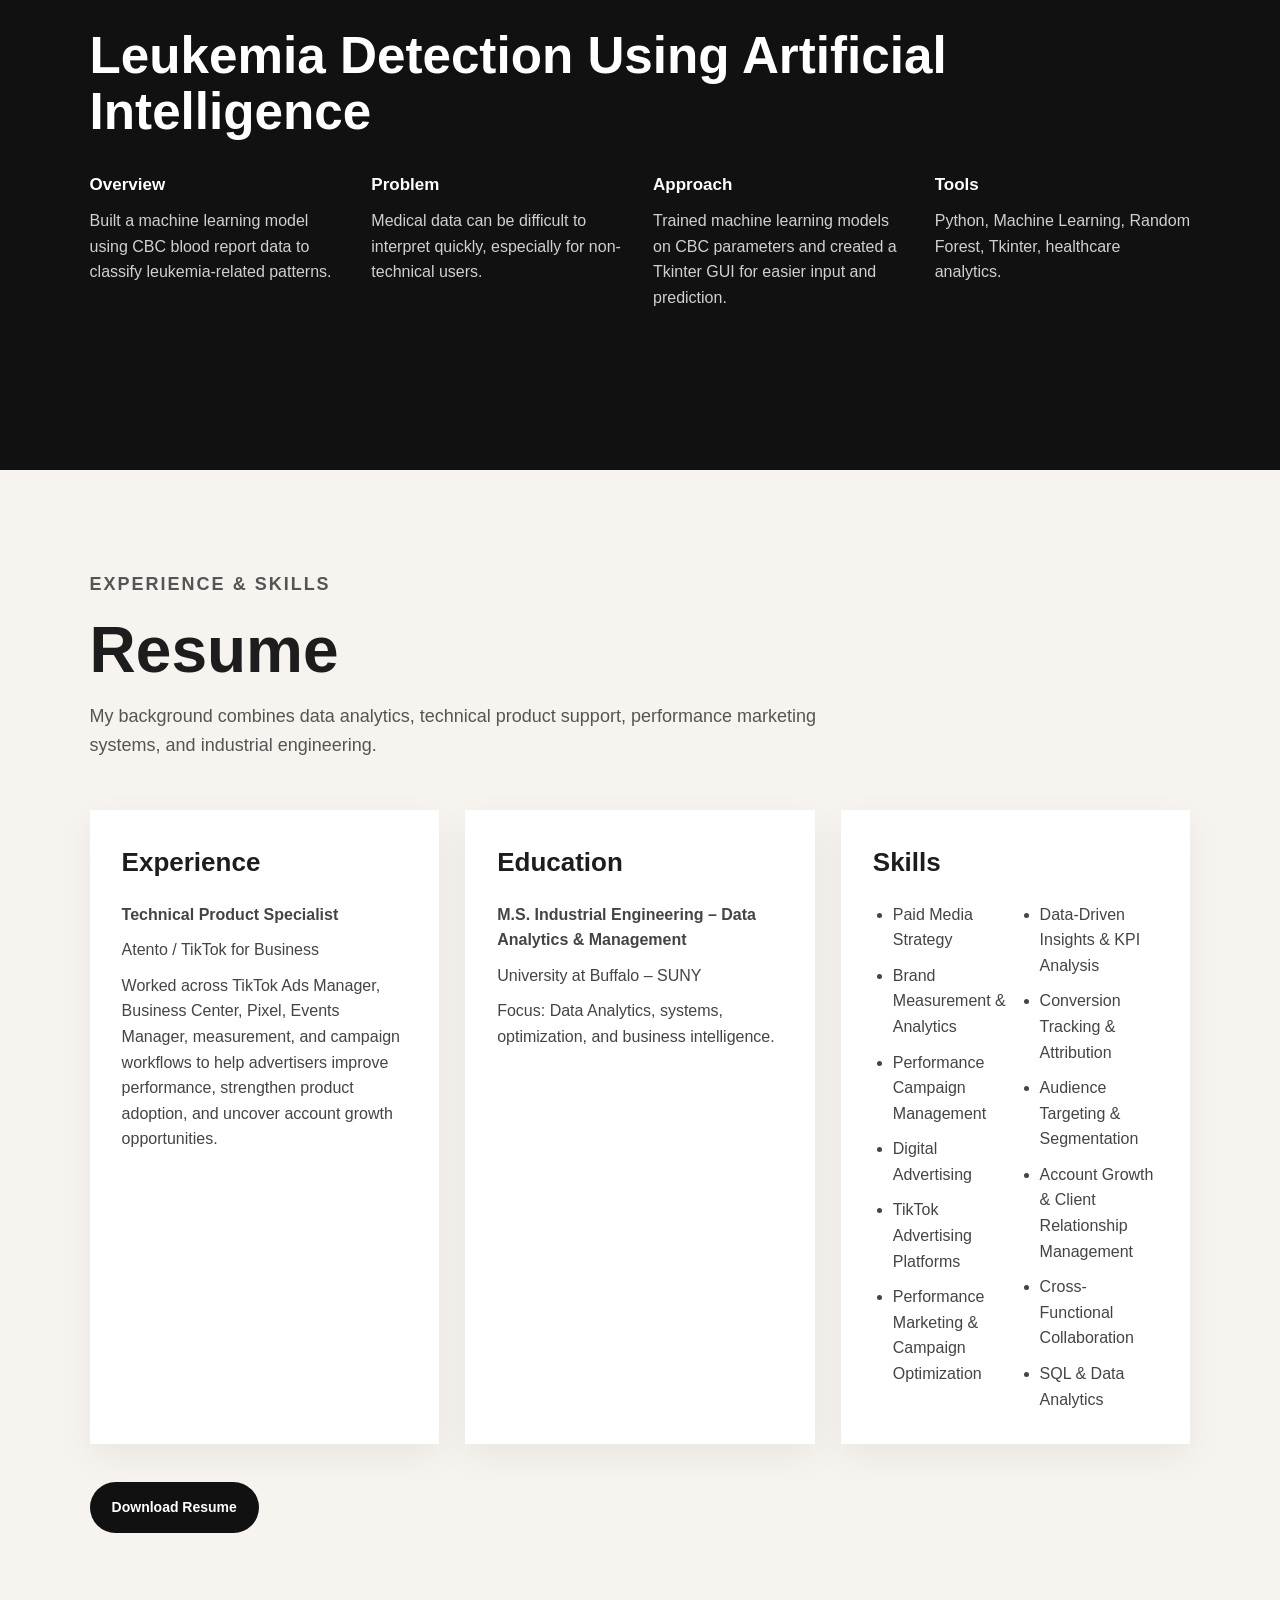
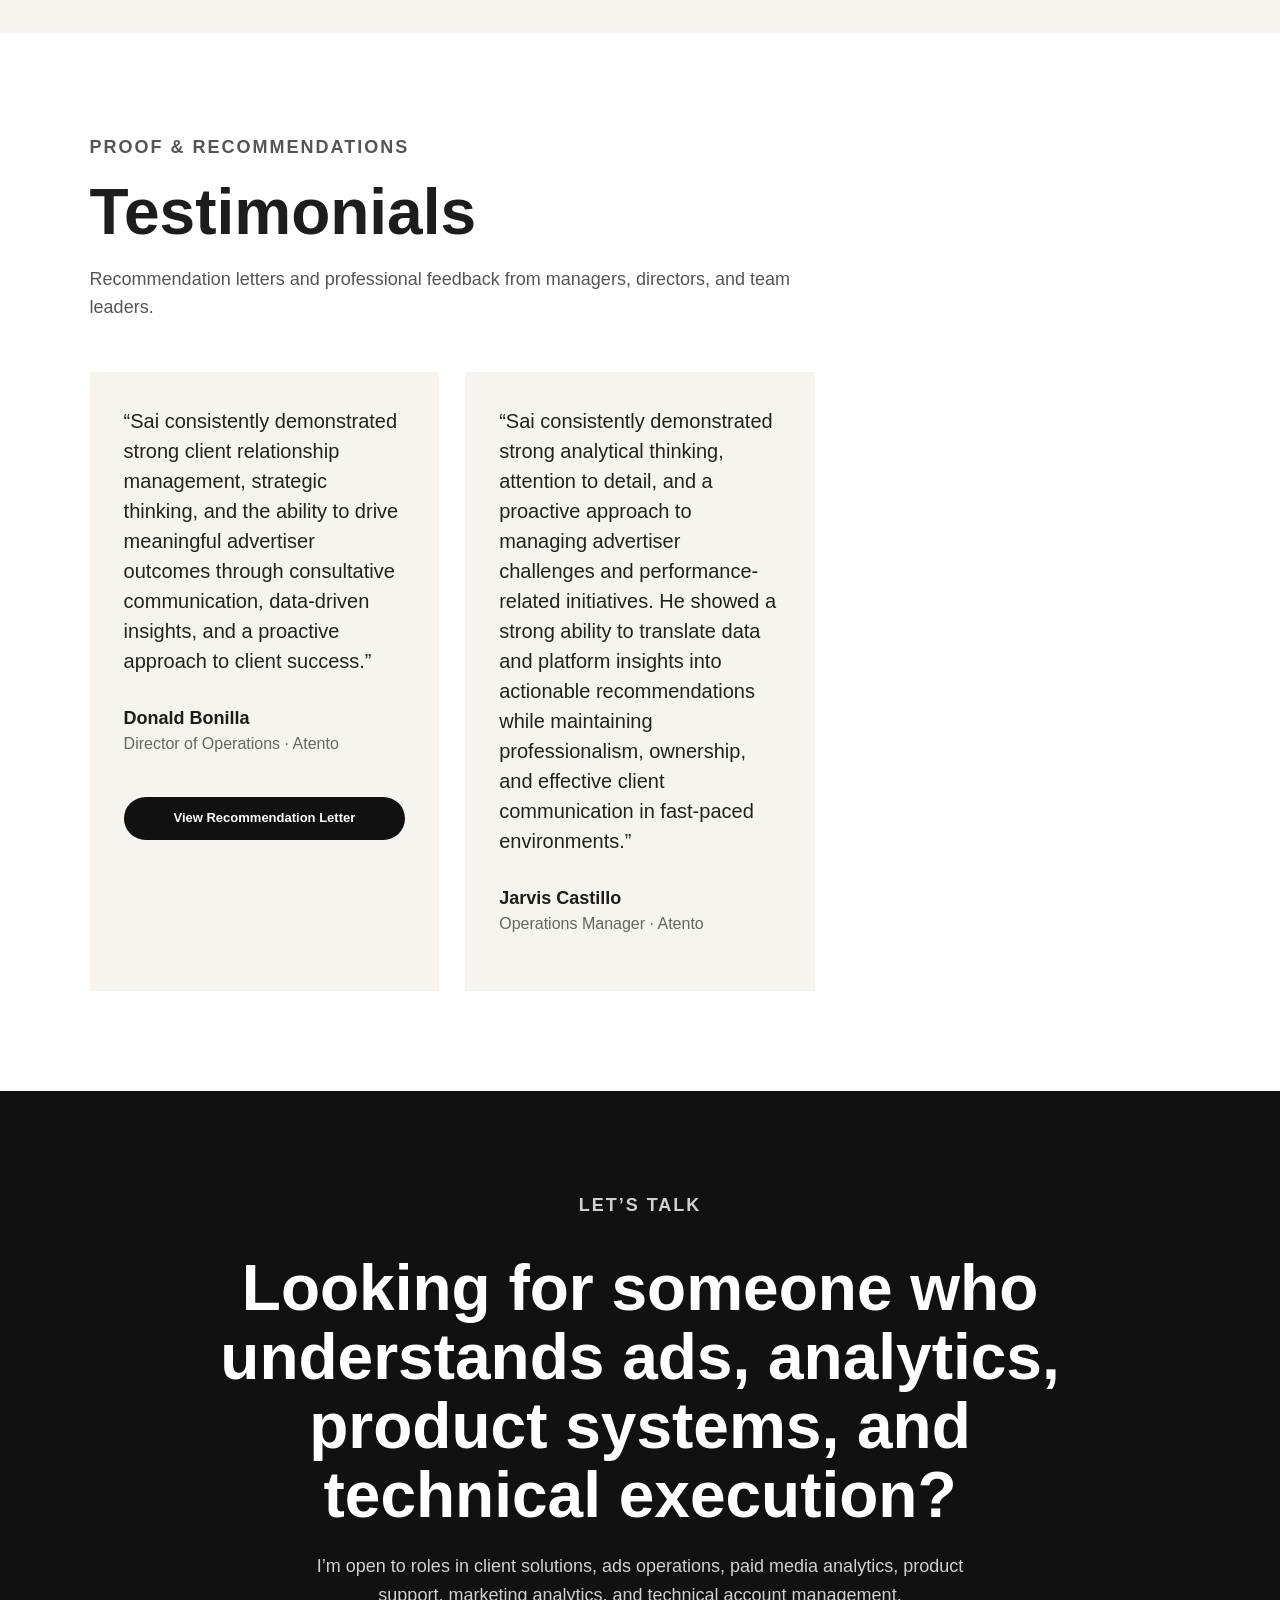
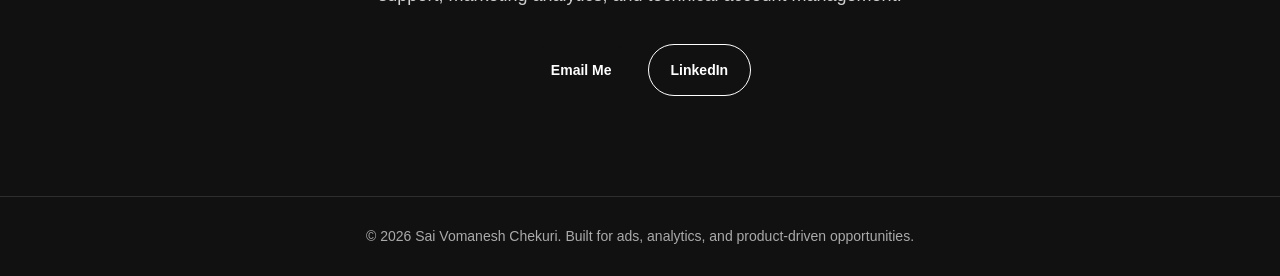
==== commit 47b72354: "Update index.html" ====
--- a/index.html
+++ b/index.html
@@ -73,7 +73,7 @@
 
     <div class="hero-buttons">
       <a href="#portfolio" class="btn primary">View Portfolio</a>
-      <a href="assets/resume.pdf?v=2" class="btn secondary" target="_blank">Download Resume</a>
+      <a href="assets/resume.pdf?v=3" class="btn secondary" target="_blank">Download Resume</a>
     </div>
   </div>
 </section>
@@ -358,10 +358,6 @@
 
         <p class="person">Jarvis Castillo</p>
         <p class="role">Operations Manager · Atento</p>
-
-        <span class="btn small pending-letter">
-  Recommendation Letter Pending
-</span>
       </div>
 
     </div>
